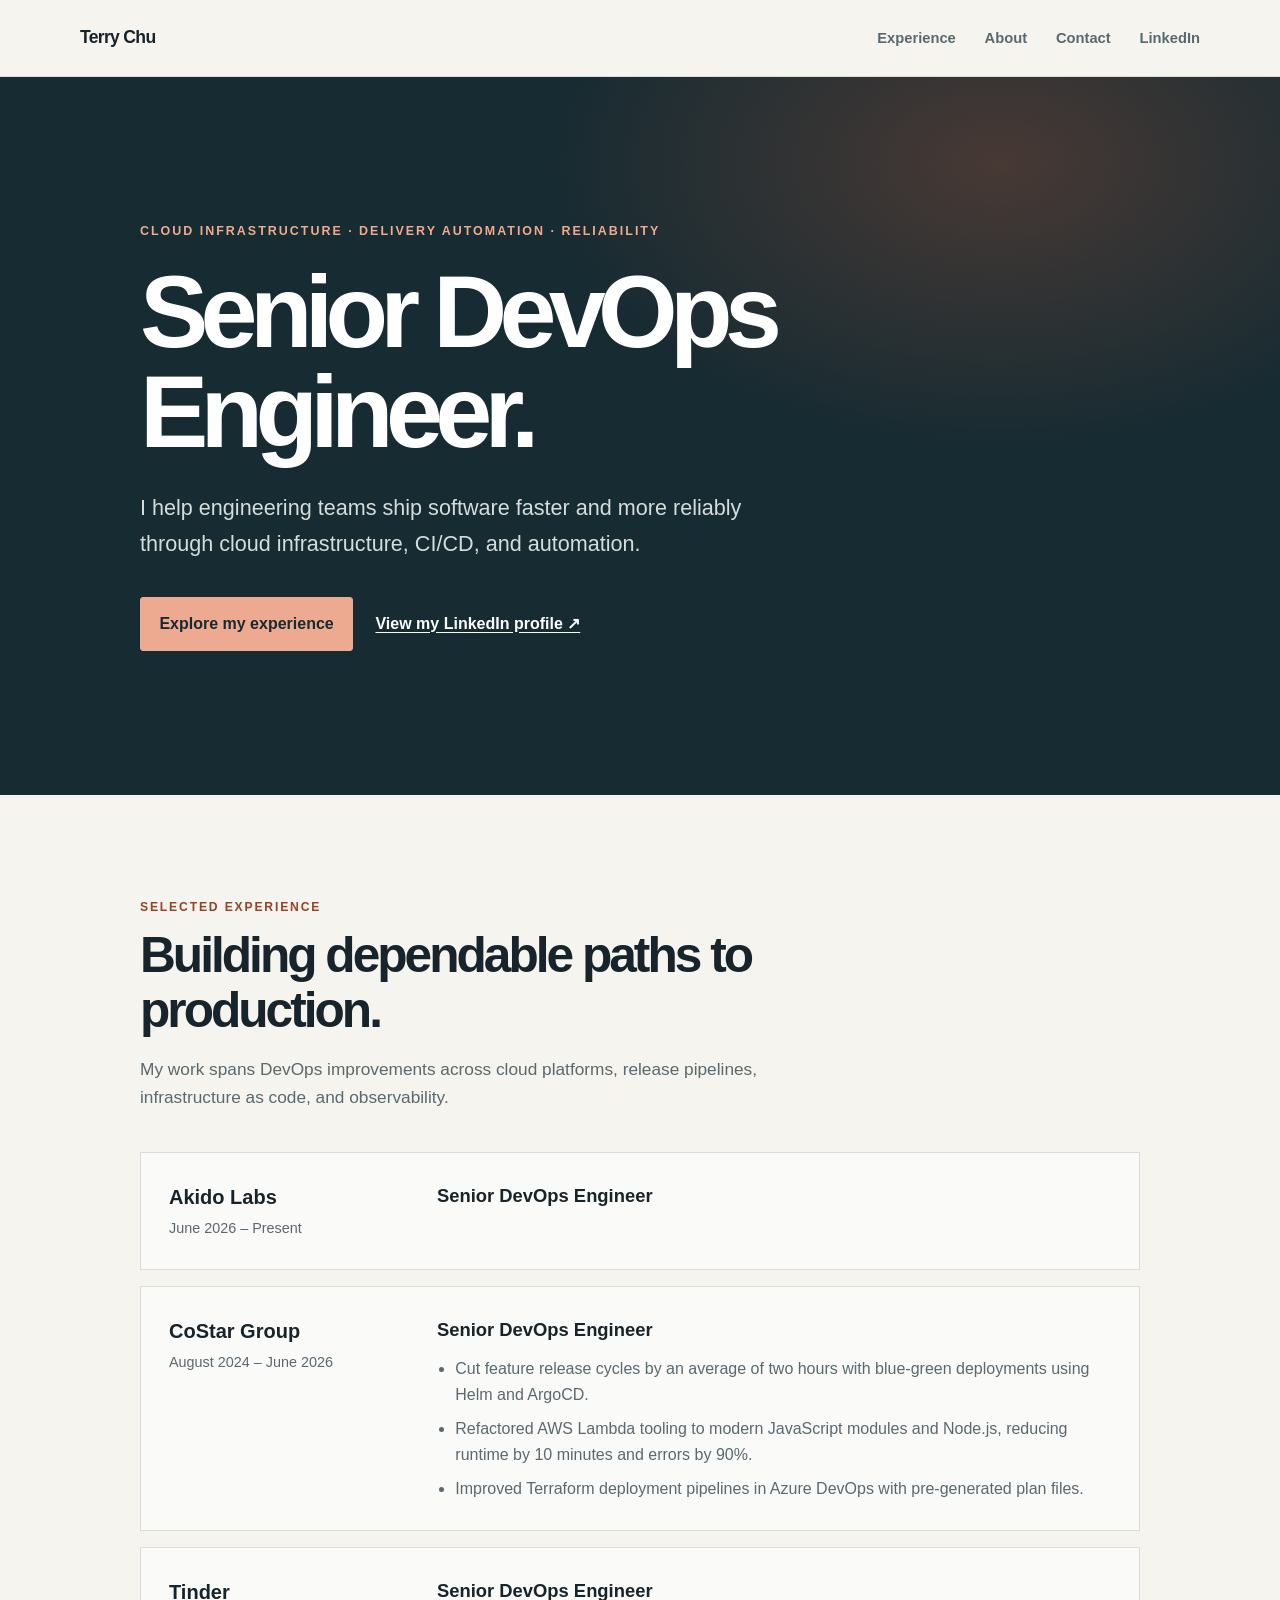
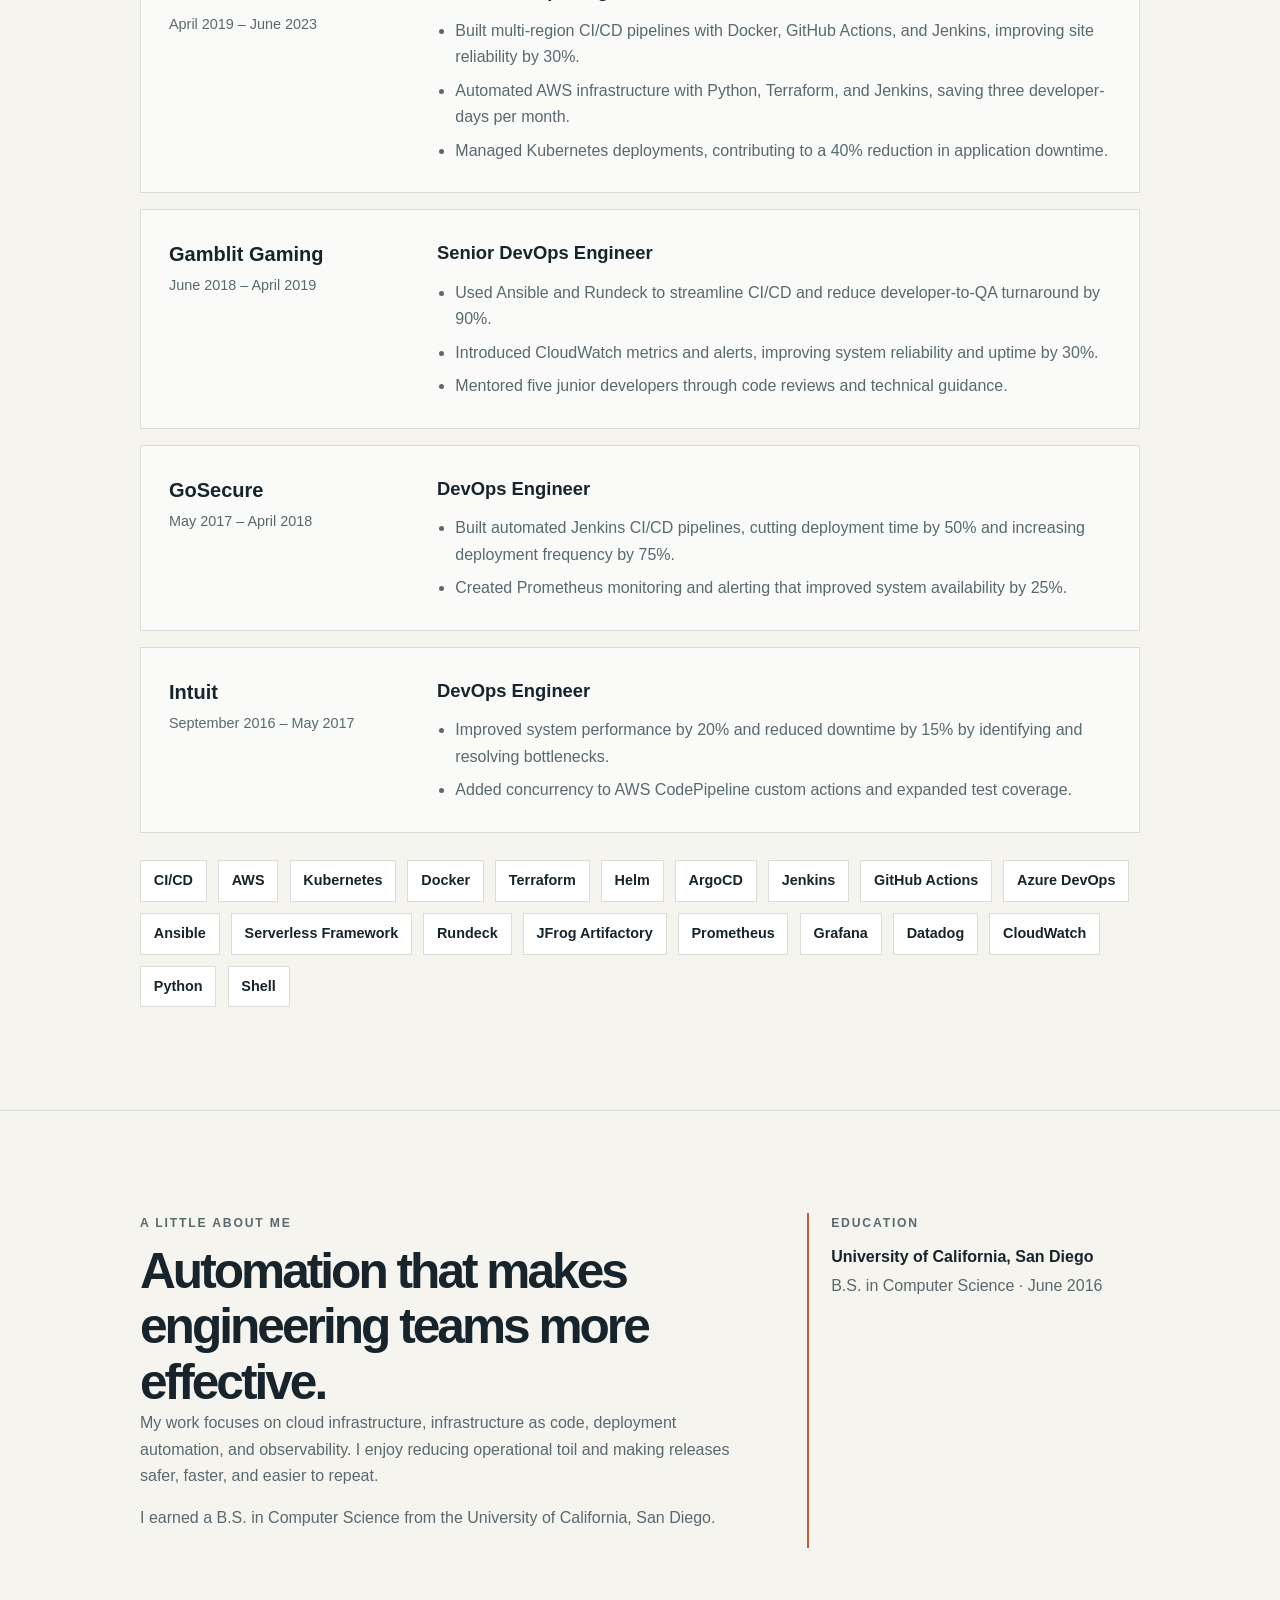
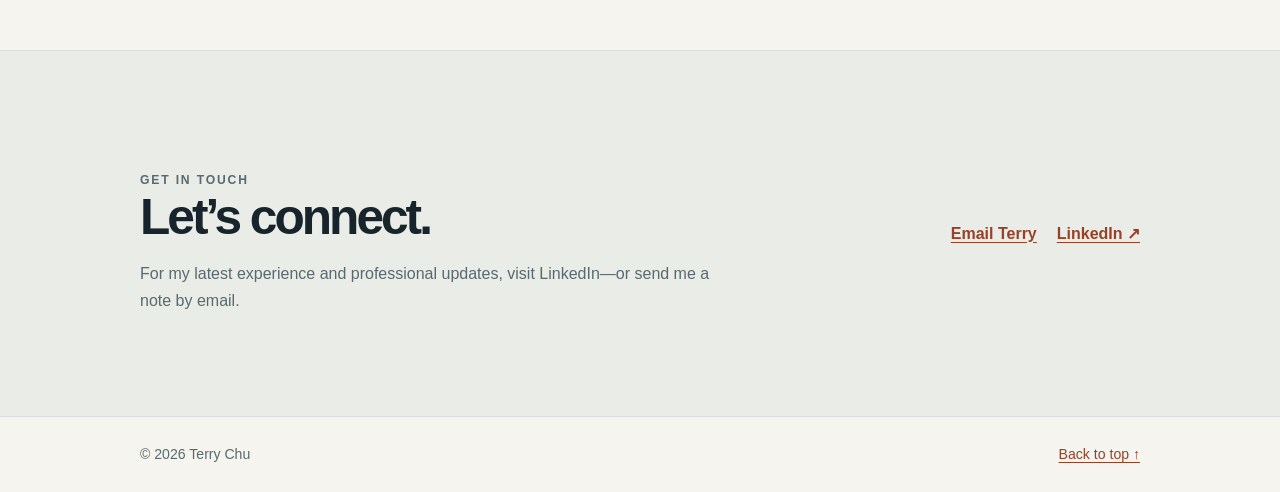
==== index.html @ 37a3b74a "website revamp" ====
<!DOCTYPE html>
<html lang="en">
<head>
    <meta charset="utf-8">
    <meta name="viewport" content="width=device-width, initial-scale=1">
    <meta name="description" content="Terry Chu is a Senior DevOps Engineer specializing in cloud infrastructure, CI/CD, automation, and reliability.">
    <meta name="author" content="Terry Chu">
    <title>Terry Chu | Senior DevOps Engineer</title>
    <link href="css/portfolio.css" rel="stylesheet">
</head>
<body>
    <header class="site-header">
        <nav class="nav-wrap" aria-label="Main navigation">
            <a class="brand" href="#top">Terry Chu</a>
            <ul class="nav-links">
                <li><a href="#experience">Experience</a></li>
                <li><a href="#about">About</a></li>
                <li><a href="#contact">Contact</a></li>
                <li><a href="https://www.linkedin.com/in/terry-chu-535758a9" target="_blank" rel="noopener noreferrer">LinkedIn</a></li>
            </ul>
        </nav>
    </header>

    <main id="top">
        <section class="hero" aria-labelledby="intro-title">
            <div class="hero-inner">
                <p class="eyebrow">Cloud infrastructure · Delivery automation · Reliability</p>
                <h1 id="intro-title">Senior DevOps Engineer.</h1>
                <p class="hero-copy">I help engineering teams ship software faster and more reliably through cloud infrastructure, CI/CD, and automation.</p>
                <div class="hero-actions">
                    <a class="button" href="#experience">Explore my experience</a>
                    <a class="hero-link" href="https://www.linkedin.com/in/terry-chu-535758a9" target="_blank" rel="noopener noreferrer">View my LinkedIn profile ↗</a>
                </div>
            </div>
        </section>

        <section class="section" id="experience" aria-labelledby="experience-title">
            <div class="content">
                <div class="section-heading">
                    <p class="section-kicker">Selected experience</p>
                    <h2 id="experience-title">Building dependable paths to production.</h2>
                    <p class="section-intro">My work spans DevOps improvements across cloud platforms, release pipelines, infrastructure as code, and observability.</p>
                </div>

                <div class="experience-list">
                    <article class="experience-card">
                        <div class="experience-meta">
                            <strong>Akido Labs</strong>
                            June 2026 – Present
                        </div>
                        <div>
                            <h3>Senior DevOps Engineer</h3>
                        </div>
                    </article>
                    <article class="experience-card">
                        <div class="experience-meta">
                            <strong>CoStar Group</strong>
                            August 2024 – June 2026
                        </div>
                        <div>
                            <h3>Senior DevOps Engineer</h3>
                            <ul class="experience-highlights">
                                <li>Cut feature release cycles by an average of two hours with blue-green deployments using Helm and ArgoCD.</li>
                                <li>Refactored AWS Lambda tooling to modern JavaScript modules and Node.js, reducing runtime by 10 minutes and errors by 90%.</li>
                                <li>Improved Terraform deployment pipelines in Azure DevOps with pre-generated plan files.</li>
                            </ul>
                        </div>
                    </article>
                    <article class="experience-card">
                        <div class="experience-meta">
                            <strong>Tinder</strong>
                            April 2019 – June 2023
                        </div>
                        <div>
                            <h3>Senior DevOps Engineer</h3>
                            <ul class="experience-highlights">
                                <li>Built multi-region CI/CD pipelines with Docker, GitHub Actions, and Jenkins, improving site reliability by 30%.</li>
                                <li>Automated AWS infrastructure with Python, Terraform, and Jenkins, saving three developer-days per month.</li>
                                <li>Managed Kubernetes deployments, contributing to a 40% reduction in application downtime.</li>
                            </ul>
                        </div>
                    </article>
                    <article class="experience-card">
                        <div class="experience-meta">
                            <strong>Gamblit Gaming</strong>
                            June 2018 – April 2019
                        </div>
                        <div>
                            <h3>Senior DevOps Engineer</h3>
                            <ul class="experience-highlights">
                                <li>Used Ansible and Rundeck to streamline CI/CD and reduce developer-to-QA turnaround by 90%.</li>
                                <li>Introduced CloudWatch metrics and alerts, improving system reliability and uptime by 30%.</li>
                                <li>Mentored five junior developers through code reviews and technical guidance.</li>
                            </ul>
                        </div>
                    </article>
                    <article class="experience-card">
                        <div class="experience-meta">
                            <strong>GoSecure</strong>
                            May 2017 – April 2018
                        </div>
                        <div>
                            <h3>DevOps Engineer</h3>
                            <ul class="experience-highlights">
                                <li>Built automated Jenkins CI/CD pipelines, cutting deployment time by 50% and increasing deployment frequency by 75%.</li>
                                <li>Created Prometheus monitoring and alerting that improved system availability by 25%.</li>
                            </ul>
                        </div>
                    </article>
                    <article class="experience-card">
                        <div class="experience-meta">
                            <strong>Intuit</strong>
                            September 2016 – May 2017
                        </div>
                        <div>
                            <h3>DevOps Engineer</h3>
                            <ul class="experience-highlights">
                                <li>Improved system performance by 20% and reduced downtime by 15% by identifying and resolving bottlenecks.</li>
                                <li>Added concurrency to AWS CodePipeline custom actions and expanded test coverage.</li>
                            </ul>
                        </div>
                    </article>
                </div>

                <ul class="skills" aria-label="Technology and areas of experience">
                    <li>CI/CD</li>
                    <li>AWS</li>
                    <li>Kubernetes</li>
                    <li>Docker</li>
                    <li>Terraform</li>
                    <li>Helm</li>
                    <li>ArgoCD</li>
                    <li>Jenkins</li>
                    <li>GitHub Actions</li>
                    <li>Azure DevOps</li>
                    <li>Ansible</li>
                    <li>Serverless Framework</li>
                    <li>Rundeck</li>
                    <li>JFrog Artifactory</li>
                    <li>Prometheus</li>
                    <li>Grafana</li>
                    <li>Datadog</li>
                    <li>CloudWatch</li>
                    <li>Python</li>
                    <li>Shell</li>
                </ul>
            </div>
        </section>

        <section class="section" id="about" aria-labelledby="about-title">
            <div class="content about-grid">
                <div>
                    <p class="section-kicker">A little about me</p>
                    <h2 id="about-title">Automation that makes engineering teams more effective.</h2>
                    <p>My work focuses on cloud infrastructure, infrastructure as code, deployment automation, and observability. I enjoy reducing operational toil and making releases safer, faster, and easier to repeat.</p>
                    <p>I earned a B.S. in Computer Science from the University of California, San Diego.</p>
                </div>
                <div class="education">
                    <p class="section-kicker">Education</p>
                    <strong>University of California, San Diego</strong>
                    <span>B.S. in Computer Science · June 2016</span>
                </div>
            </div>
        </section>

        <section class="section contact-section" id="contact" aria-labelledby="contact-title">
            <div class="content contact-row">
                <div>
                    <p class="section-kicker">Get in touch</p>
                    <h2 id="contact-title">Let’s connect.</h2>
                    <p>For my latest experience and professional updates, visit LinkedIn—or send me a note by email.</p>
                </div>
                <div class="contact-links">
                    <a href="mailto:terrychu2002@gmail.com">Email Terry</a>
                    <a href="https://www.linkedin.com/in/terry-chu-535758a9" target="_blank" rel="noopener noreferrer">LinkedIn ↗</a>
                </div>
            </div>
        </section>
    </main>

    <footer class="site-footer">
        <div class="footer-inner">
            <span>© 2026 Terry Chu</span>
            <a href="#top">Back to top ↑</a>
        </div>
    </footer>
</body>
</html>
---- css/portfolio.css ----
:root {
    color-scheme: light;
    --ink: #17242b;
    --muted: #596970;
    --paper: #f5f4ef;
    --white: #fff;
    --accent: #c65d3a;
    --accent-dark: #984126;
    --line: #d9dedb;
    --night: #172b32;
}

* {
    box-sizing: border-box;
}

html {
    scroll-behavior: smooth;
}

body {
    margin: 0;
    background: var(--paper);
    color: var(--ink);
    font-family: -apple-system, BlinkMacSystemFont, "Segoe UI", sans-serif;
    font-size: 16px;
    line-height: 1.65;
}

a {
    color: var(--accent-dark);
    text-underline-offset: 0.2em;
}

a:hover,
a:focus {
    color: var(--accent);
}

.site-header {
    position: relative;
    z-index: 1;
    background: var(--paper);
    border-bottom: 1px solid var(--line);
}

.nav-wrap {
    display: flex;
    align-items: center;
    justify-content: space-between;
    gap: 2rem;
    width: min(1120px, calc(100% - 3rem));
    min-height: 76px;
    margin: 0 auto;
}

.brand {
    color: var(--ink);
    font-size: 1.1rem;
    font-weight: 750;
    letter-spacing: -0.04em;
    text-decoration: none;
}

.nav-links {
    display: flex;
    align-items: center;
    gap: 1.8rem;
    margin: 0;
    padding: 0;
    list-style: none;
}

.nav-links a {
    color: var(--muted);
    font-size: 0.92rem;
    font-weight: 600;
    text-decoration: none;
}

.nav-links a:hover,
.nav-links a:focus {
    color: var(--ink);
}

.hero {
    overflow: hidden;
    padding: clamp(5rem, 12vw, 9rem) 0;
    background:
        radial-gradient(ellipse at 78% 12%, rgba(198, 93, 58, 0.28), transparent 32%),
        var(--night);
    color: var(--white);
}

.hero-inner,
.content,
.footer-inner {
    width: min(1000px, calc(100% - 3rem));
    margin: 0 auto;
}

.eyebrow {
    margin: 0 0 1.25rem;
    color: #f0aa8f;
    font-size: 0.78rem;
    font-weight: 750;
    letter-spacing: 0.16em;
    text-transform: uppercase;
}

.hero h1 {
    max-width: 850px;
    margin: 0;
    font-size: clamp(3rem, 8vw, 6.6rem);
    font-weight: 720;
    letter-spacing: -0.075em;
    line-height: 0.98;
}

.hero-copy {
    max-width: 670px;
    margin: 1.75rem 0 0;
    color: #d4dddc;
    font-size: clamp(1.1rem, 2.2vw, 1.35rem);
}

.hero-actions {
    display: flex;
    flex-wrap: wrap;
    align-items: center;
    gap: 1.4rem;
    margin-top: 2.2rem;
}

.button {
    display: inline-block;
    padding: 0.8rem 1.15rem;
    border: 1px solid #edaa90;
    border-radius: 3px;
    background: #edaa90;
    color: var(--night);
    font-weight: 700;
    text-decoration: none;
}

.button:hover,
.button:focus {
    border-color: var(--white);
    background: var(--white);
    color: var(--night);
}

.hero-link {
    color: var(--white);
    font-weight: 650;
}

.hero-link:hover,
.hero-link:focus {
    color: #f0aa8f;
}

.section {
    padding: clamp(4rem, 8vw, 6.5rem) 0;
    border-bottom: 1px solid var(--line);
}

.section-heading {
    max-width: 690px;
    margin-bottom: 2.5rem;
}

.section-kicker {
    margin: 0 0 0.65rem;
    color: var(--accent-dark);
    font-size: 0.76rem;
    font-weight: 750;
    letter-spacing: 0.15em;
    text-transform: uppercase;
}

.section h2 {
    margin: 0;
    font-size: clamp(2rem, 4vw, 3.1rem);
    font-weight: 700;
    letter-spacing: -0.06em;
    line-height: 1.12;
}

.section-intro {
    max-width: 680px;
    margin: 1rem 0 0;
    color: var(--muted);
    font-size: 1.08rem;
}

.experience-list {
    display: grid;
    gap: 1rem;
}

.experience-card {
    display: grid;
    grid-template-columns: minmax(150px, 0.7fr) 2fr;
    gap: 2rem;
    padding: 1.75rem;
    border: 1px solid var(--line);
    background: rgba(255, 255, 255, 0.58);
}

.experience-meta {
    color: var(--muted);
    font-size: 0.9rem;
}

.experience-meta strong {
    display: block;
    margin-bottom: 0.2rem;
    color: var(--ink);
    font-size: 1.25rem;
}

.experience-card h3 {
    margin: 0 0 0.45rem;
    font-size: 1.15rem;
}

.experience-card p {
    margin: 0;
    color: var(--muted);
}

.experience-highlights {
    display: grid;
    gap: 0.45rem;
    margin: 0.7rem 0 0;
    padding-left: 1.15rem;
    color: var(--muted);
}

.skills {
    display: flex;
    flex-wrap: wrap;
    gap: 0.7rem;
    margin: 1.7rem 0 0;
    padding: 0;
    list-style: none;
}

.skills li {
    padding: 0.5rem 0.8rem;
    border: 1px solid var(--line);
    background: var(--white);
    color: var(--ink);
    font-size: 0.9rem;
    font-weight: 600;
}

.about-grid {
    display: grid;
    grid-template-columns: 1.3fr 0.7fr;
    gap: 3rem;
}

.about-grid p {
    margin-top: 0;
    color: var(--muted);
}

.education {
    padding-left: 1.4rem;
    border-left: 2px solid var(--accent);
}

.education strong,
.education span {
    display: block;
}

.education span {
    margin-top: 0.2rem;
    color: var(--muted);
}

.contact-section {
    background: #e9ece7;
}

.contact-row {
    display: flex;
    flex-wrap: wrap;
    align-items: center;
    justify-content: space-between;
    gap: 1.5rem;
}

.contact-row p {
    max-width: 570px;
    margin: 1rem 0 0;
    color: var(--muted);
}

.contact-links {
    display: flex;
    flex-wrap: wrap;
    gap: 1.25rem;
    font-weight: 650;
}

.site-footer {
    padding: 1.6rem 0;
    color: var(--muted);
    font-size: 0.88rem;
}

.footer-inner {
    display: flex;
    justify-content: space-between;
    gap: 1rem;
}

@media (max-width: 700px) {
    .nav-wrap {
        align-items: flex-start;
        flex-direction: column;
        justify-content: center;
        gap: 0.5rem;
        padding: 1rem 0;
    }

    .nav-links {
        flex-wrap: wrap;
        gap: 0.4rem 1.2rem;
    }

    .experience-card,
    .about-grid {
        grid-template-columns: 1fr;
        gap: 1rem;
    }

    .experience-card {
        padding: 1.3rem;
    }

    .footer-inner {
        flex-direction: column;
    }
}

@media (prefers-reduced-motion: reduce) {
    html {
        scroll-behavior: auto;
    }
}
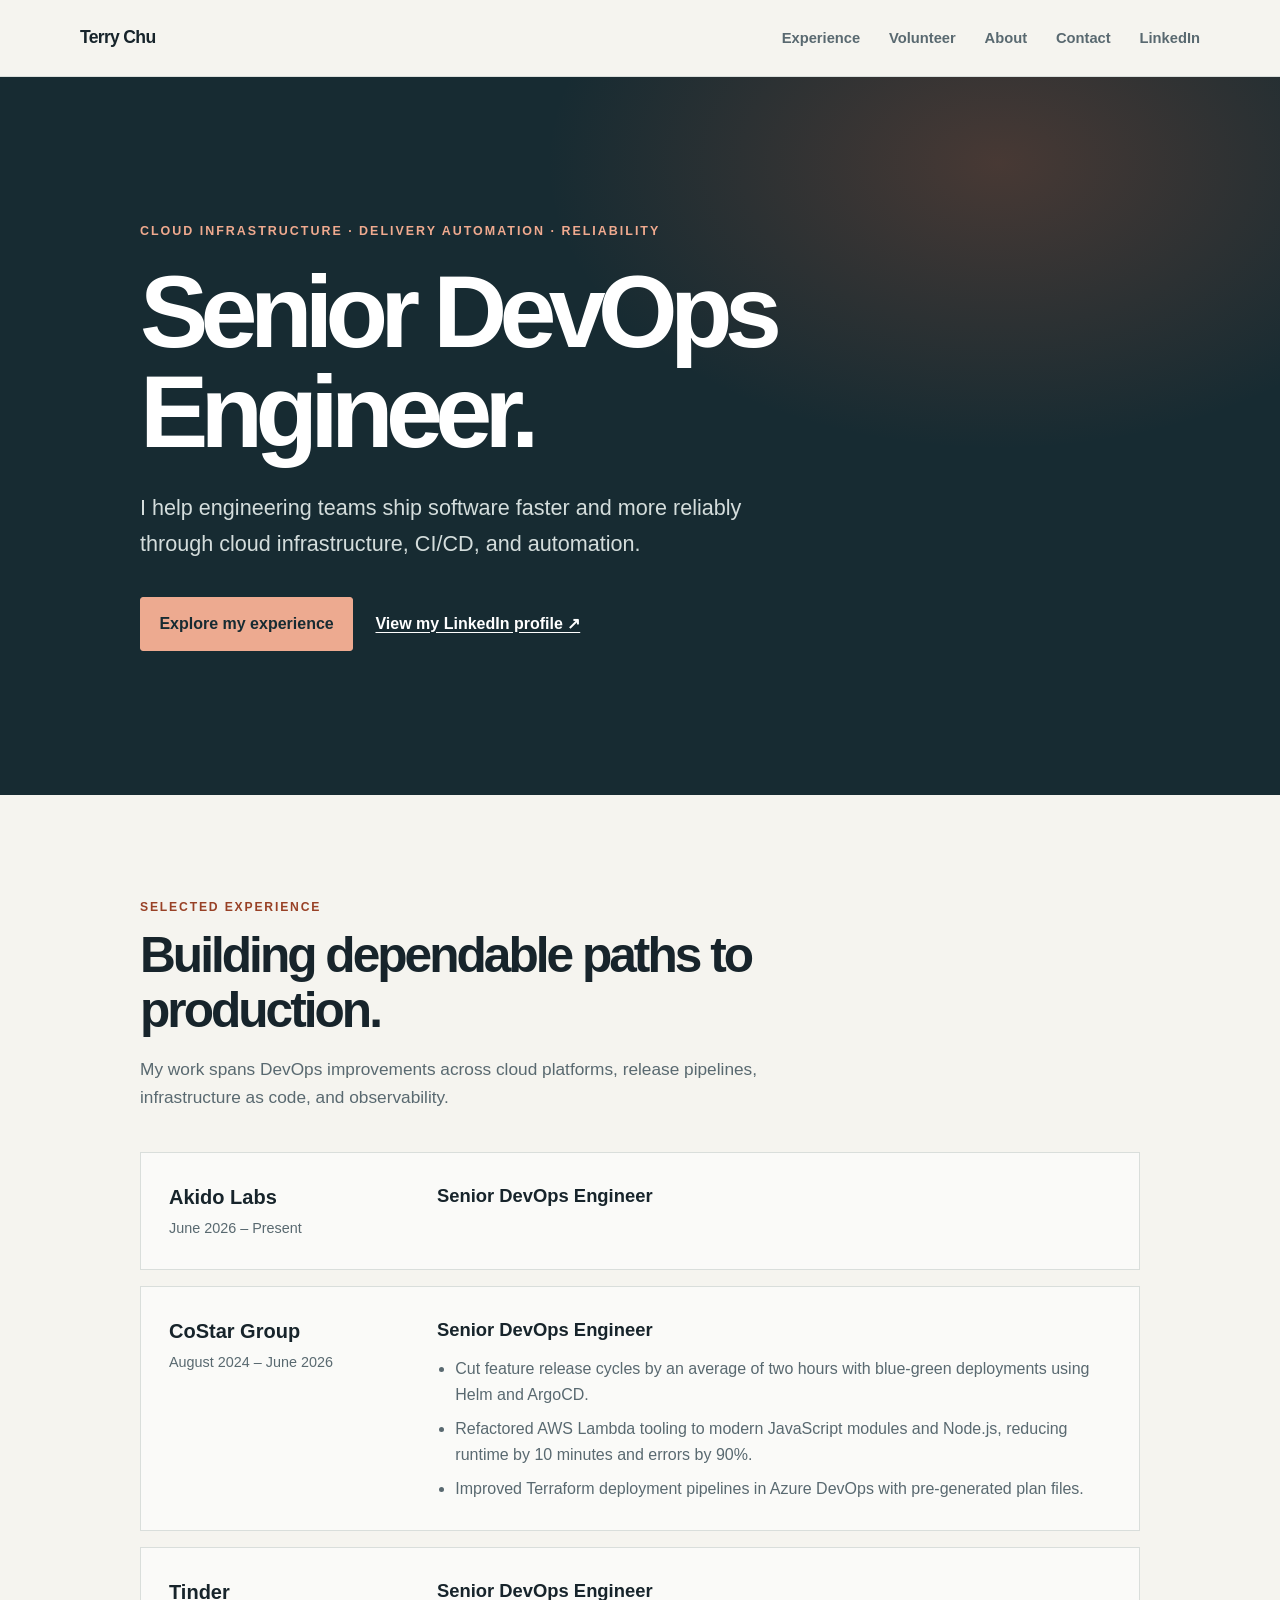
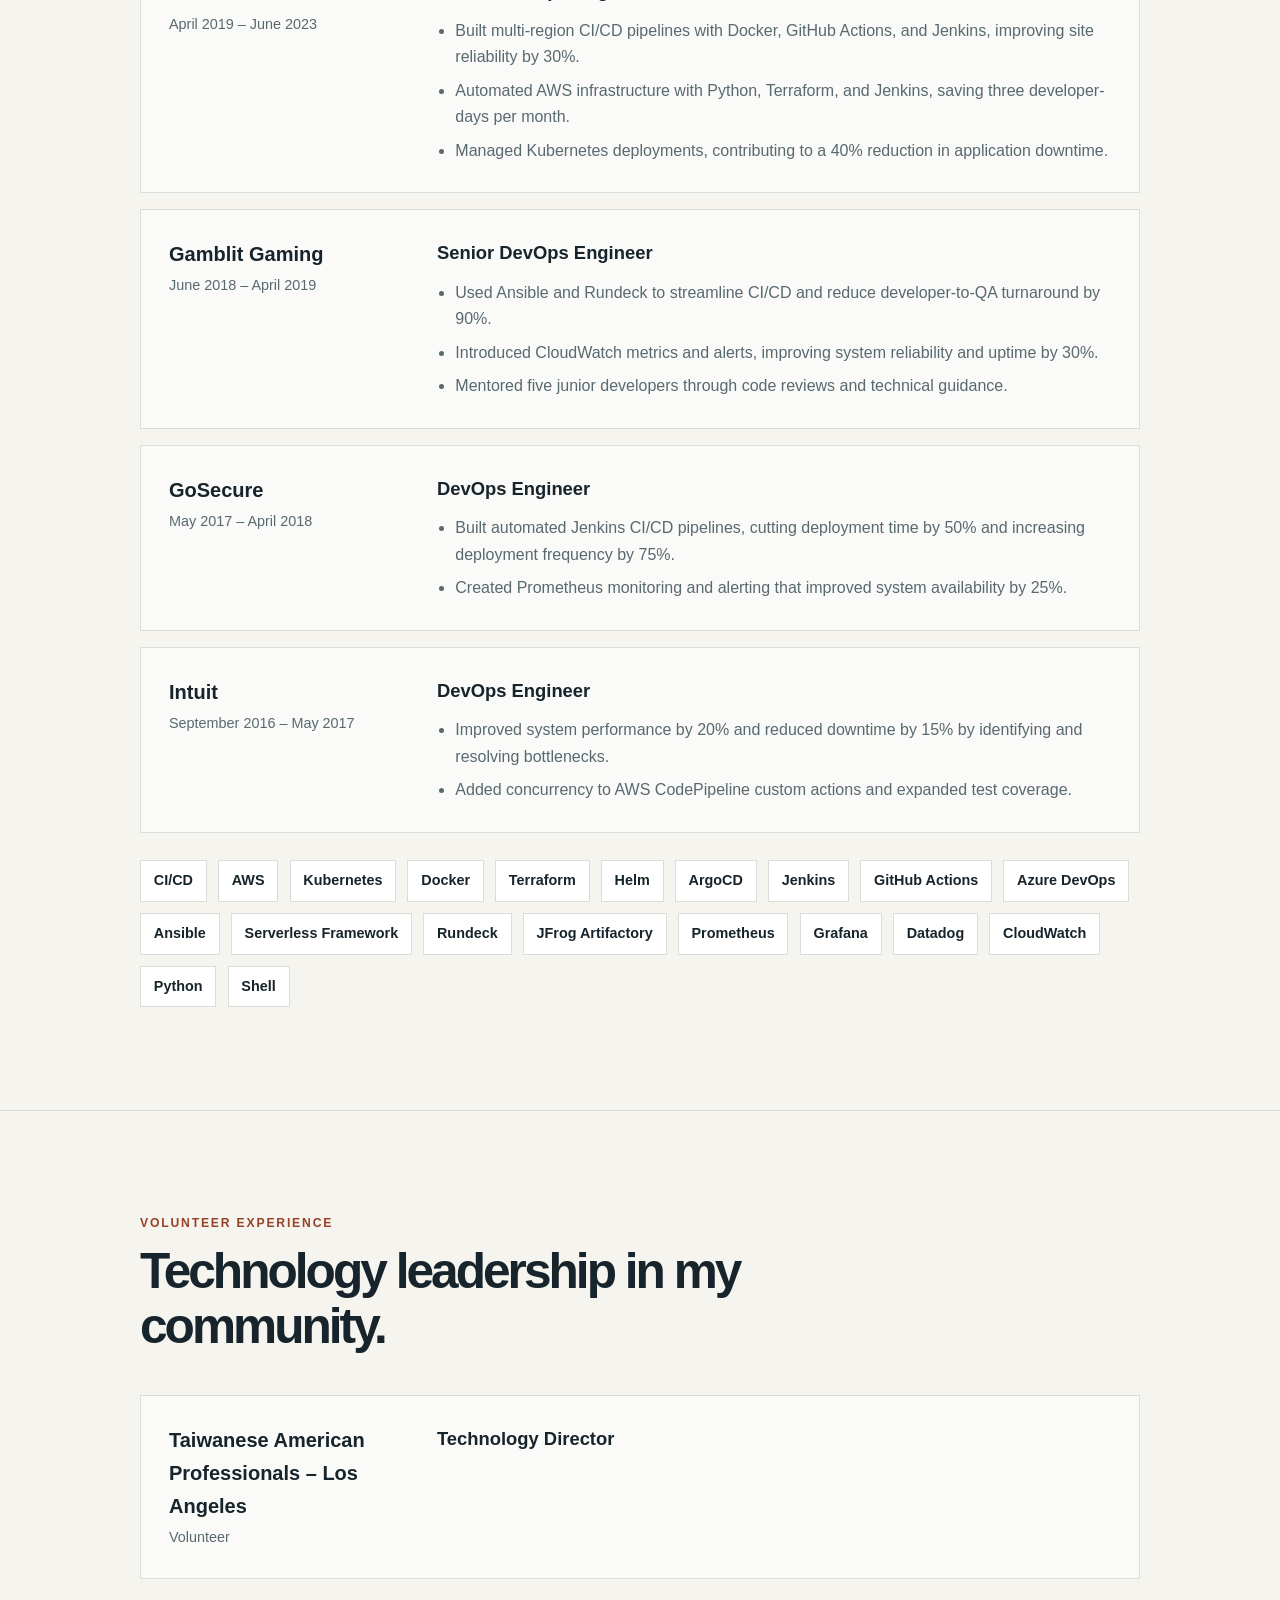
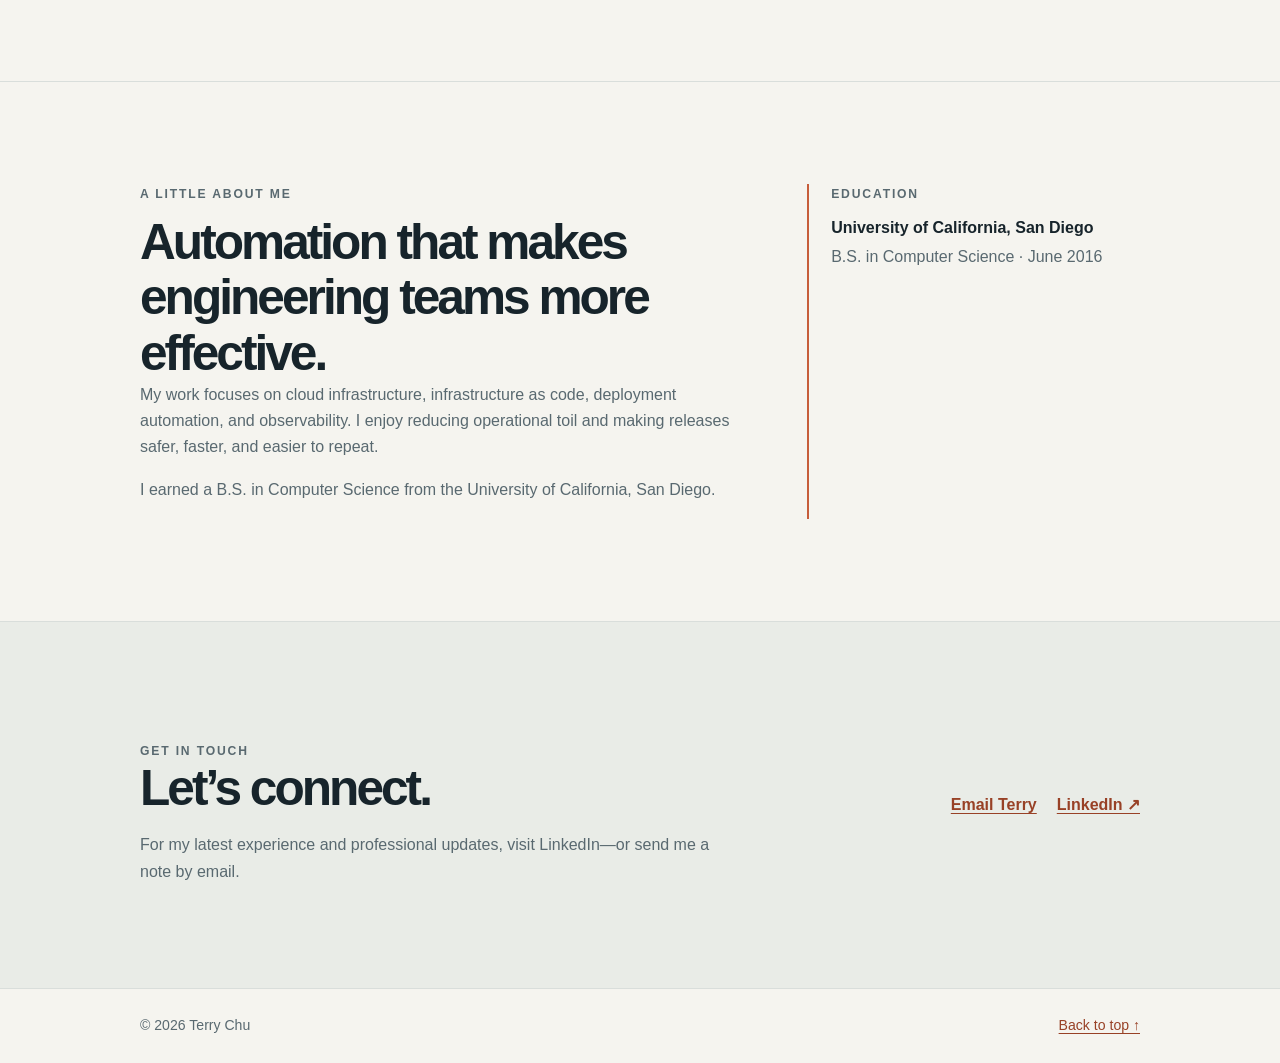
==== commit 95ec5b3a: "volunteer section" ====
--- a/index.html
+++ b/index.html
@@ -14,6 +14,7 @@
             <a class="brand" href="#top">Terry Chu</a>
             <ul class="nav-links">
                 <li><a href="#experience">Experience</a></li>
+                <li><a href="#volunteer">Volunteer</a></li>
                 <li><a href="#about">About</a></li>
                 <li><a href="#contact">Contact</a></li>
                 <li><a href="https://www.linkedin.com/in/terry-chu-535758a9" target="_blank" rel="noopener noreferrer">LinkedIn</a></li>
@@ -147,6 +148,26 @@
             </div>
         </section>
 
+        <section class="section" id="volunteer" aria-labelledby="volunteer-title">
+            <div class="content">
+                <div class="section-heading">
+                    <p class="section-kicker">Volunteer experience</p>
+                    <h2 id="volunteer-title">Technology leadership in my community.</h2>
+                </div>
+                <div class="experience-list">
+                    <article class="experience-card">
+                        <div class="experience-meta">
+                            <strong>Taiwanese American Professionals – Los Angeles</strong>
+                            Volunteer
+                        </div>
+                        <div>
+                            <h3>Technology Director</h3>
+                        </div>
+                    </article>
+                </div>
+            </div>
+        </section>
+
         <section class="section" id="about" aria-labelledby="about-title">
             <div class="content about-grid">
                 <div>
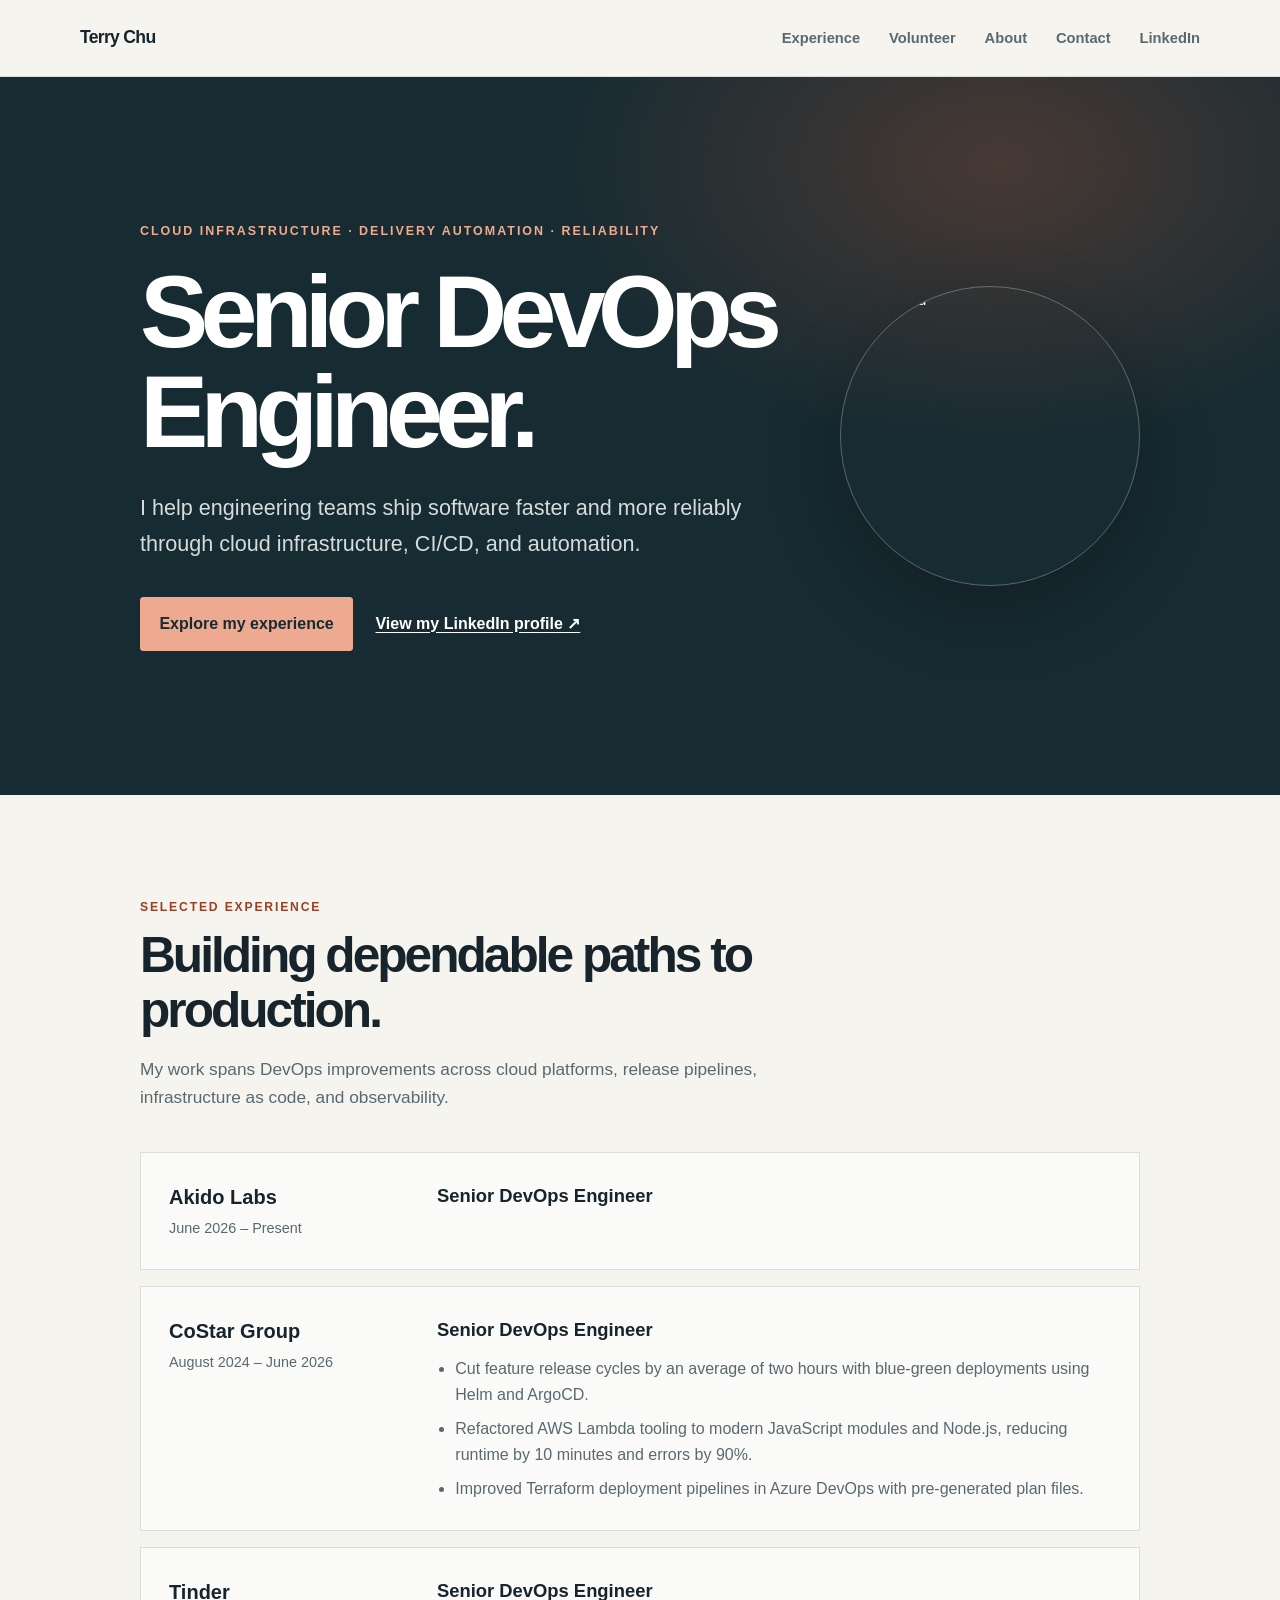
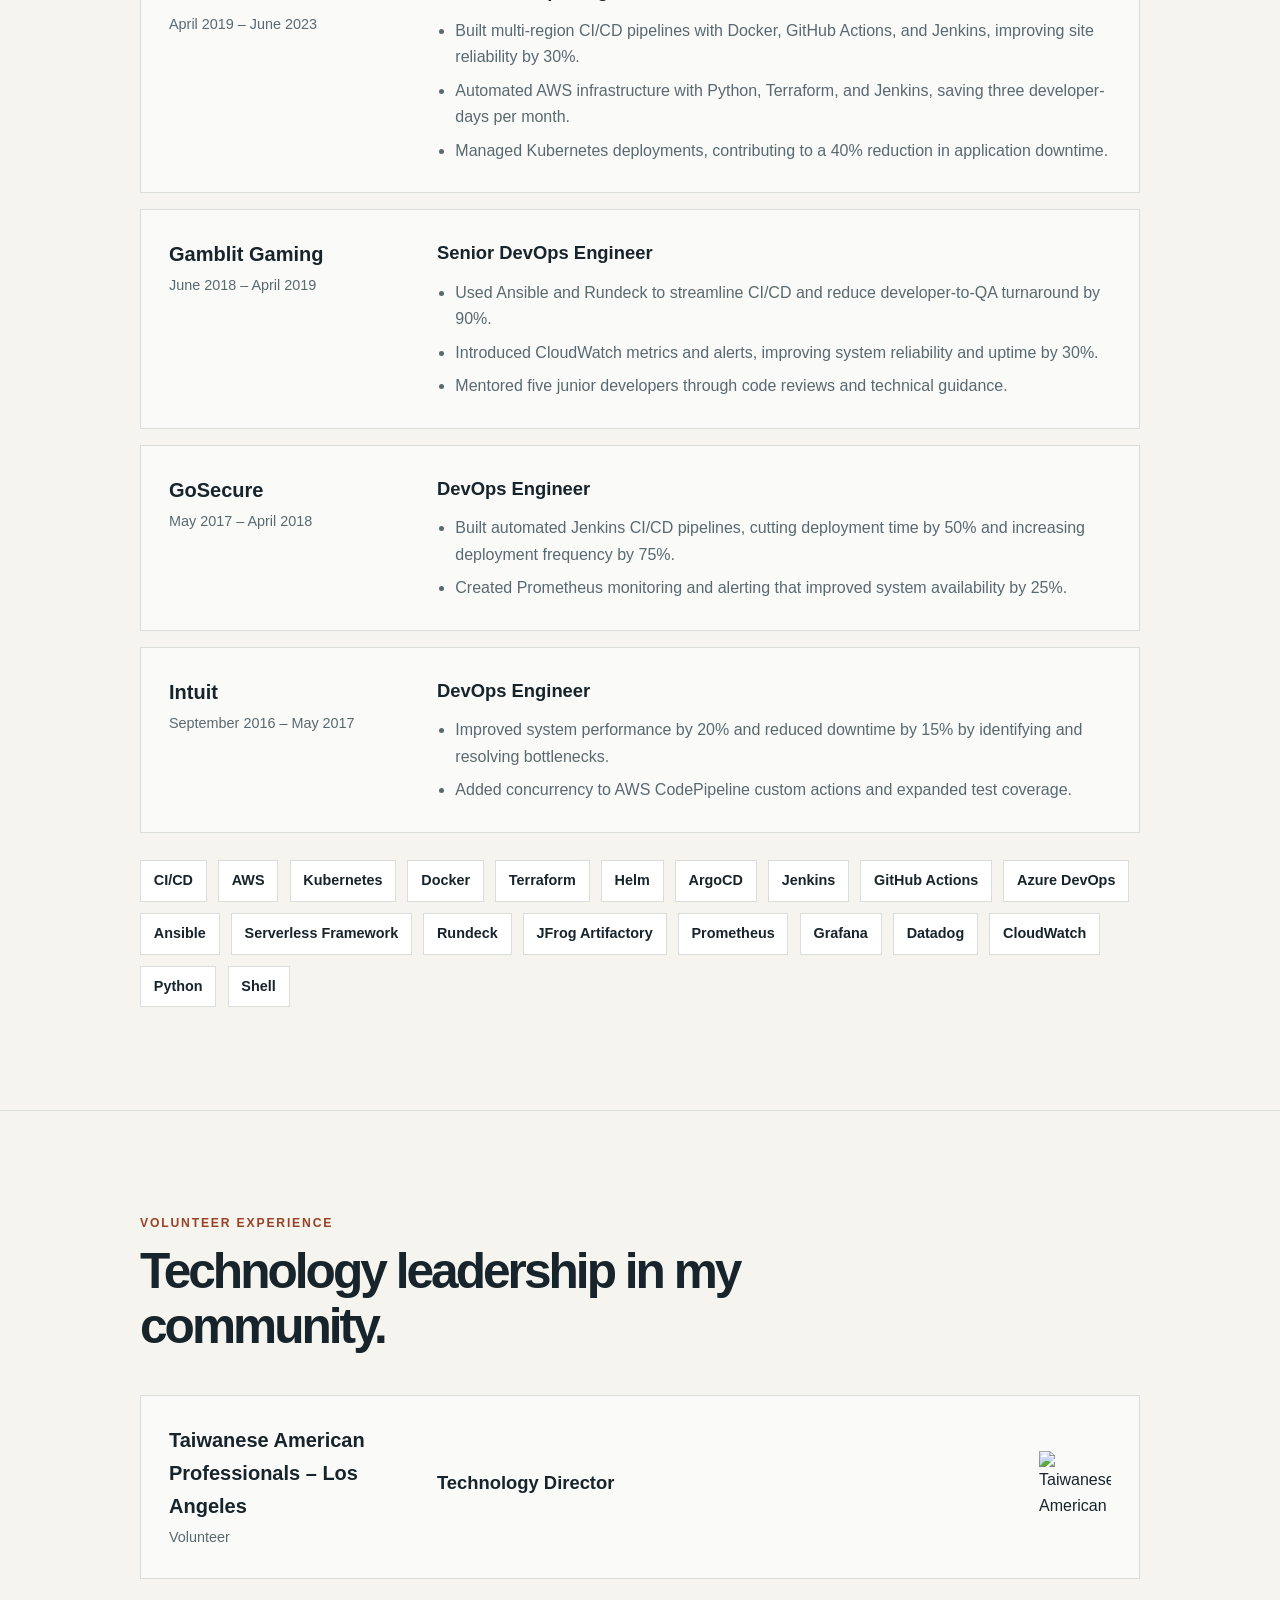
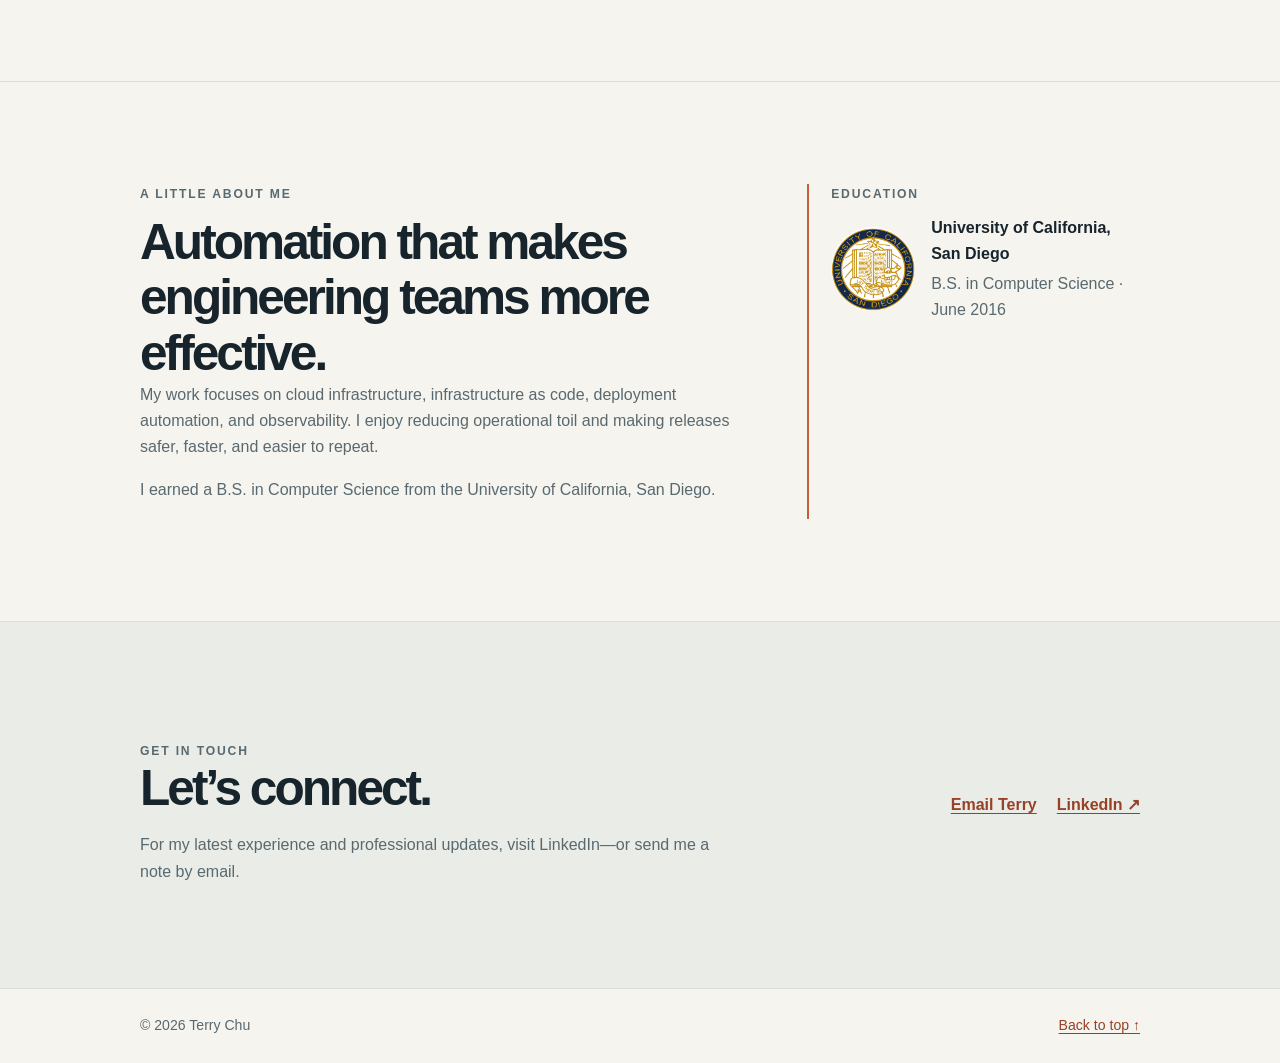
==== commit 4536993a: "renovate" ====
--- a/index.html
+++ b/index.html
@@ -25,13 +25,16 @@
     <main id="top">
         <section class="hero" aria-labelledby="intro-title">
             <div class="hero-inner">
-                <p class="eyebrow">Cloud infrastructure · Delivery automation · Reliability</p>
-                <h1 id="intro-title">Senior DevOps Engineer.</h1>
-                <p class="hero-copy">I help engineering teams ship software faster and more reliably through cloud infrastructure, CI/CD, and automation.</p>
-                <div class="hero-actions">
-                    <a class="button" href="#experience">Explore my experience</a>
-                    <a class="hero-link" href="https://www.linkedin.com/in/terry-chu-535758a9" target="_blank" rel="noopener noreferrer">View my LinkedIn profile ↗</a>
-                </div>
+                <div class="hero-content">
+                    <p class="eyebrow">Cloud infrastructure · Delivery automation · Reliability</p>
+                    <h1 id="intro-title">Senior DevOps Engineer.</h1>
+                    <p class="hero-copy">I help engineering teams ship software faster and more reliably through cloud infrastructure, CI/CD, and automation.</p>
+                    <div class="hero-actions">
+                        <a class="button" href="#experience">Explore my experience</a>
+                        <a class="hero-link" href="https://www.linkedin.com/in/terry-chu-535758a9" target="_blank" rel="noopener noreferrer">View my LinkedIn profile ↗</a>
+                    </div>
+                </div>
+                <img class="hero-portrait" src="images/terry-chu.jpeg" alt="Terry Chu">
             </div>
         </section>
 
@@ -160,8 +163,9 @@
                             <strong>Taiwanese American Professionals – Los Angeles</strong>
                             Volunteer
                         </div>
-                        <div>
+                        <div class="volunteer-details">
                             <h3>Technology Director</h3>
+                            <img class="volunteer-logo" src="images/tap-la.png" alt="Taiwanese American Professionals Los Angeles logo">
                         </div>
                     </article>
                 </div>
@@ -178,8 +182,13 @@
                 </div>
                 <div class="education">
                     <p class="section-kicker">Education</p>
-                    <strong>University of California, San Diego</strong>
-                    <span>B.S. in Computer Science · June 2016</span>
+                    <div class="education-details">
+                        <img class="education-logo" src="images/ucsd.png" alt="University of California San Diego seal">
+                        <div>
+                            <strong>University of California, San Diego</strong>
+                            <span>B.S. in Computer Science · June 2016</span>
+                        </div>
+                    </div>
                 </div>
             </div>
         </section>
--- a/css/portfolio.css
+++ b/css/portfolio.css
@@ -99,6 +99,27 @@
     margin: 0 auto;
 }
 
+.hero-inner {
+    display: grid;
+    grid-template-columns: minmax(0, 1fr) minmax(220px, 300px);
+    align-items: center;
+    gap: clamp(2rem, 6vw, 4rem);
+}
+
+.hero-content {
+    min-width: 0;
+}
+
+.hero-portrait {
+    display: block;
+    width: 100%;
+    aspect-ratio: 1;
+    border: 1px solid rgba(255, 255, 255, 0.28);
+    border-radius: 50%;
+    object-fit: cover;
+    box-shadow: 0 24px 70px rgba(0, 0, 0, 0.25);
+}
+
 .eyebrow {
     margin: 0 0 1.25rem;
     color: #f0aa8f;
@@ -225,6 +246,21 @@
     font-size: 1.15rem;
 }
 
+.volunteer-details {
+    display: flex;
+    align-items: center;
+    justify-content: space-between;
+    gap: 1rem;
+}
+
+.volunteer-logo {
+    display: block;
+    width: 72px;
+    height: 72px;
+    flex: 0 0 auto;
+    object-fit: contain;
+}
+
 .experience-card p {
     margin: 0;
     color: var(--muted);
@@ -272,6 +308,21 @@
     border-left: 2px solid var(--accent);
 }
 
+.education-details {
+    display: flex;
+    align-items: center;
+    gap: 1rem;
+}
+
+.education-logo {
+    display: block;
+    width: 84px;
+    height: 84px;
+    flex: 0 0 auto;
+    border-radius: 50%;
+    object-fit: contain;
+}
+
 .education strong,
 .education span {
     display: block;
@@ -320,6 +371,16 @@
 }
 
 @media (max-width: 700px) {
+    .hero-inner {
+        grid-template-columns: 1fr;
+        gap: 2.5rem;
+    }
+
+    .hero-portrait {
+        width: min(100%, 260px);
+        justify-self: center;
+    }
+
     .nav-wrap {
         align-items: flex-start;
         flex-direction: column;
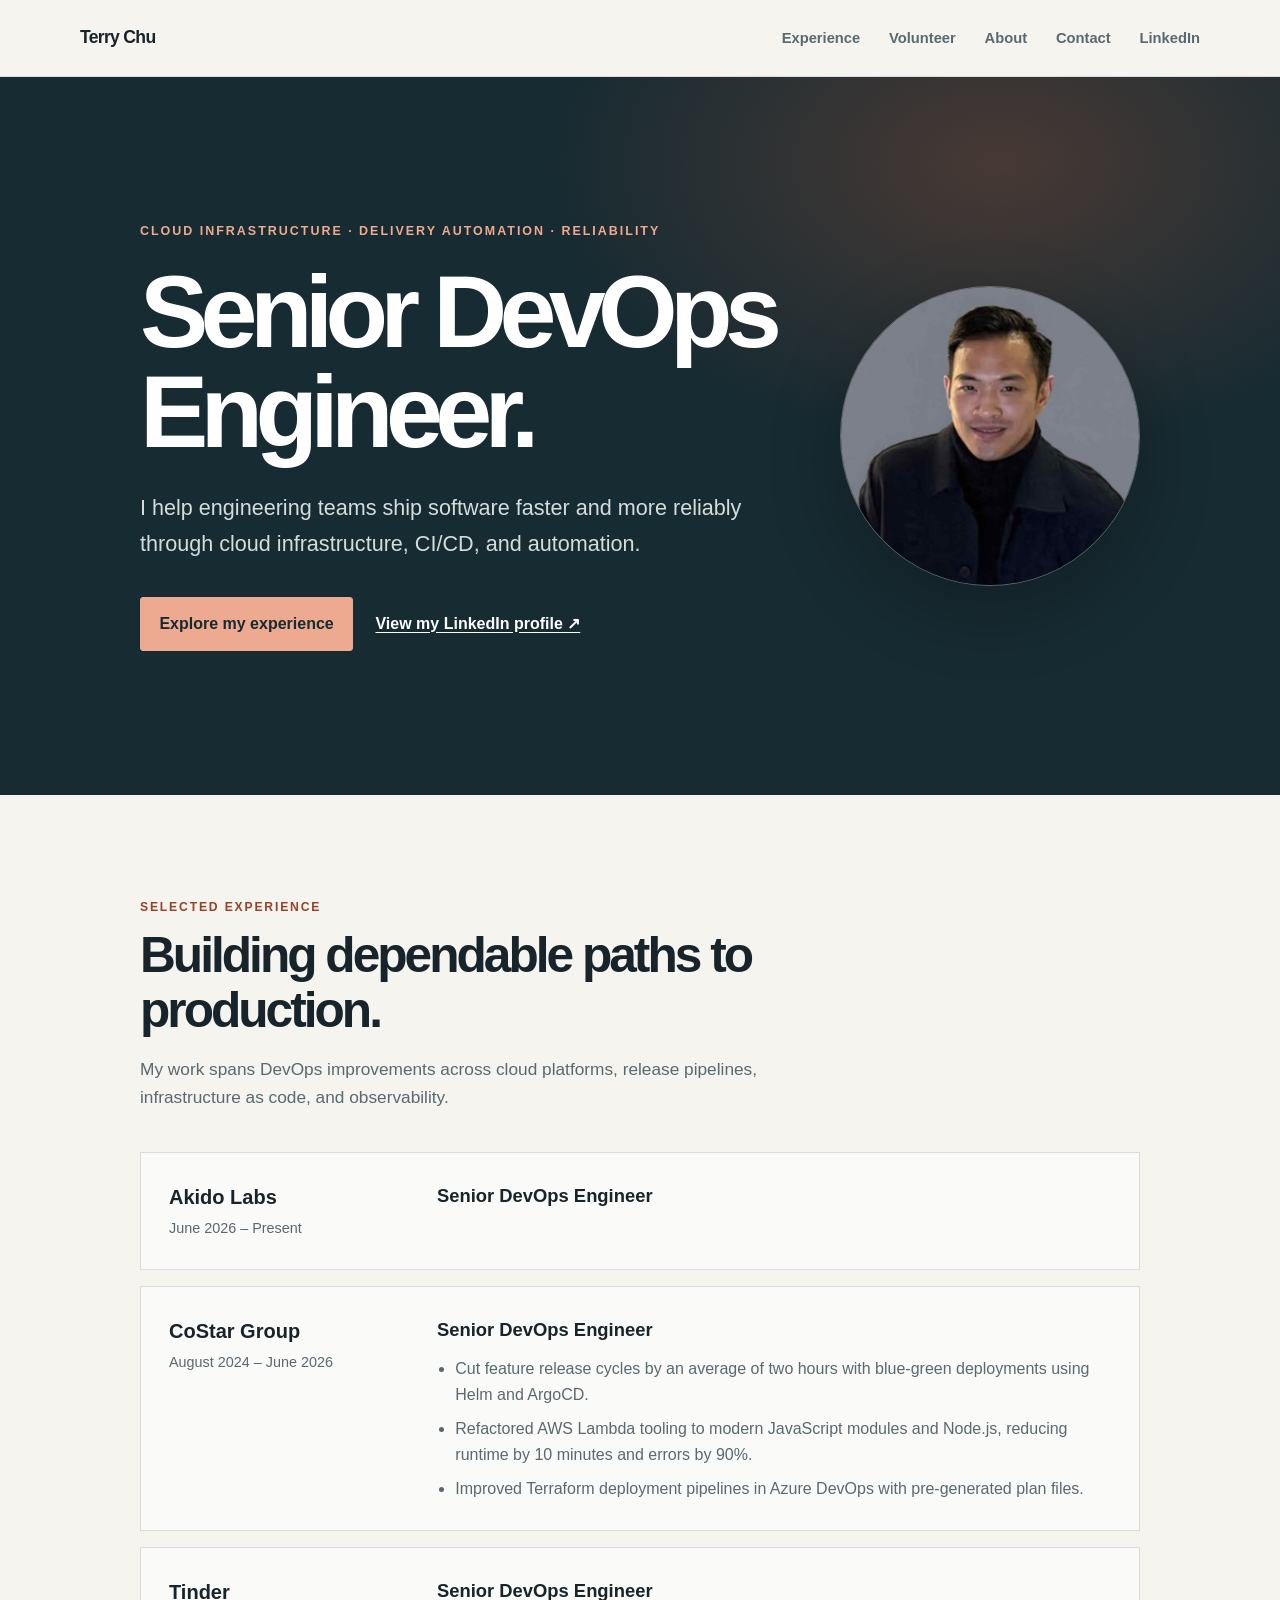
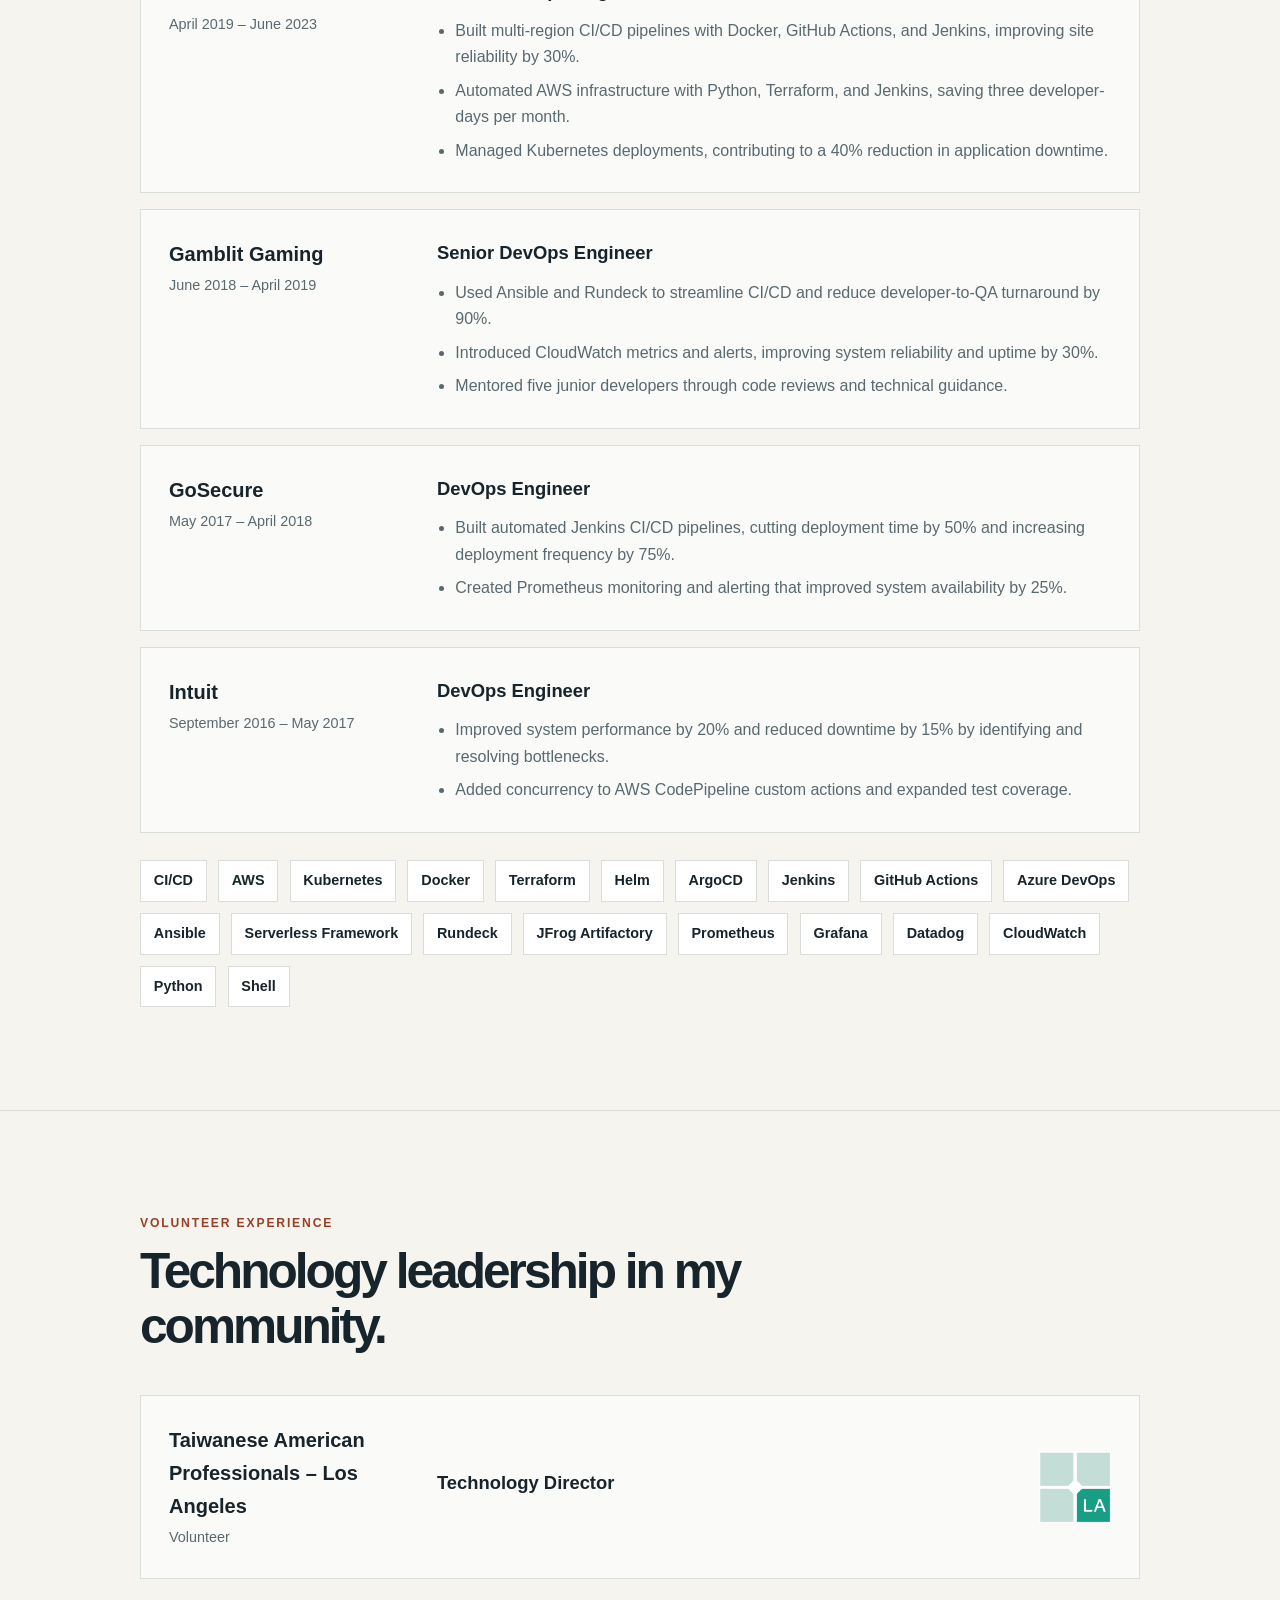
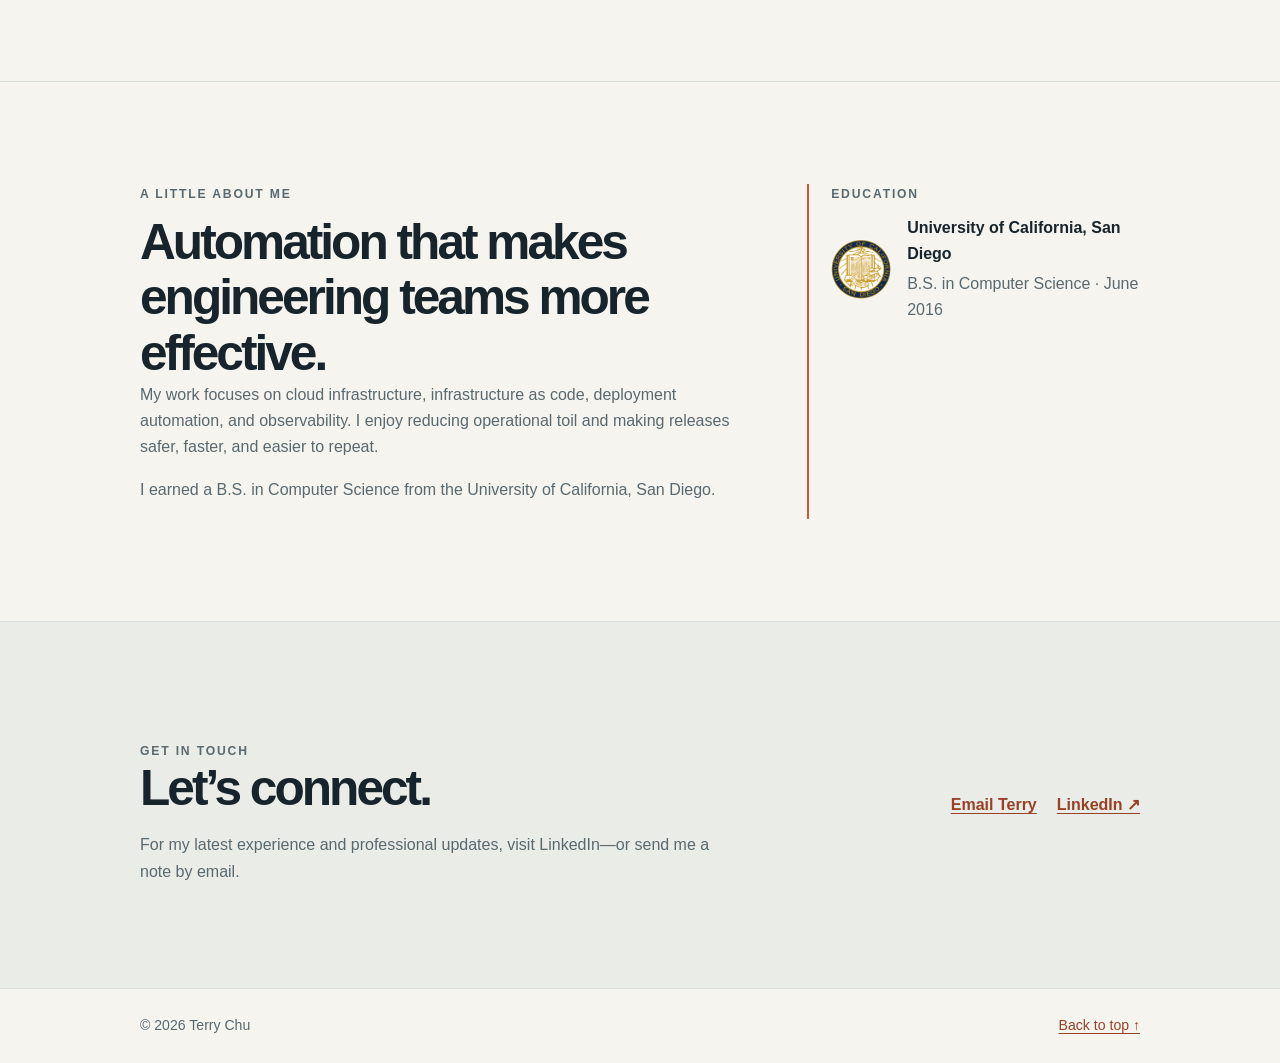
==== commit 74d75e95: "update" ====
--- a/index.html
+++ b/index.html
@@ -165,7 +165,9 @@
                         </div>
                         <div class="volunteer-details">
                             <h3>Technology Director</h3>
-                            <img class="volunteer-logo" src="images/tap-la.png" alt="Taiwanese American Professionals Los Angeles logo">
+                            <a class="volunteer-logo-link" href="https://tapla.org/" aria-label="Taiwanese American Professionals Los Angeles website">
+                                <img class="volunteer-logo" src="images/tap-la.png" alt="">
+                            </a>
                         </div>
                     </article>
                 </div>
--- a/css/portfolio.css
+++ b/css/portfolio.css
@@ -316,8 +316,8 @@
 
 .education-logo {
     display: block;
-    width: 84px;
-    height: 84px;
+    width: 60px;
+    height: 60px;
     flex: 0 0 auto;
     border-radius: 50%;
     object-fit: contain;
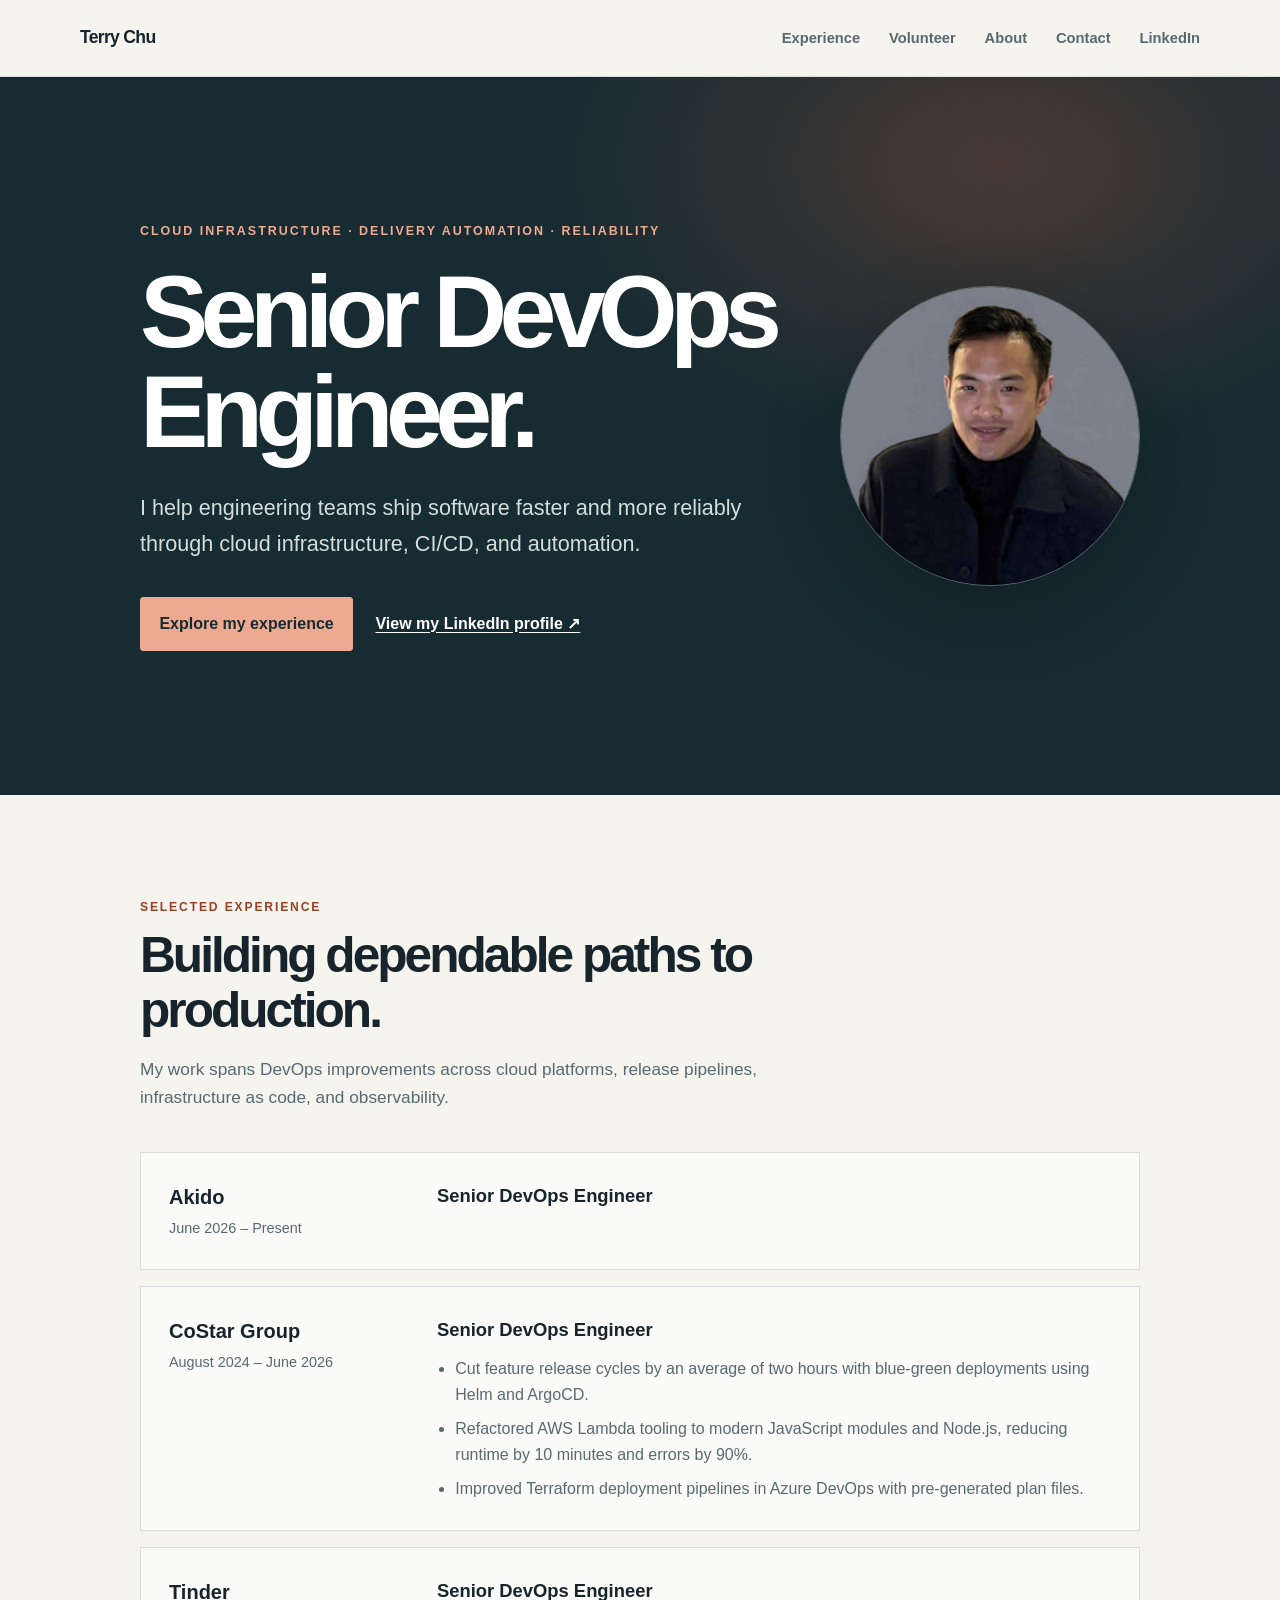
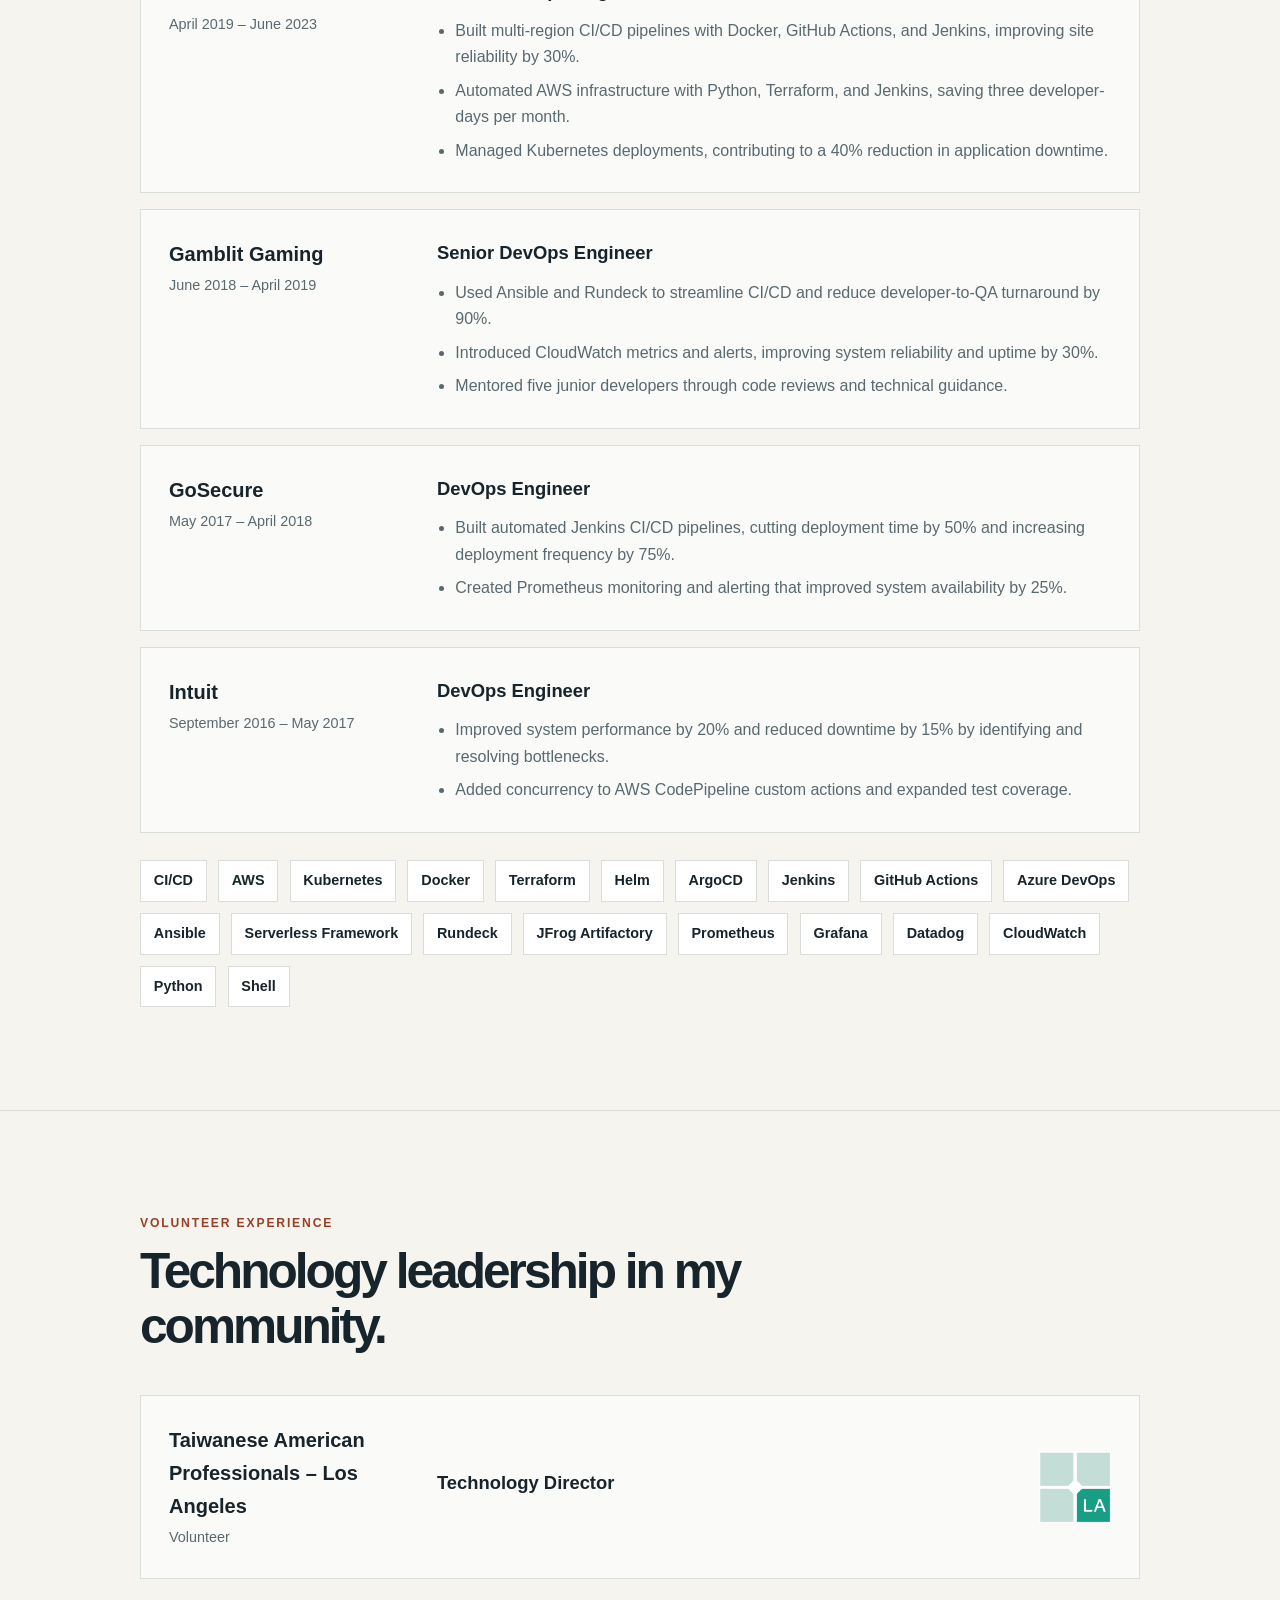
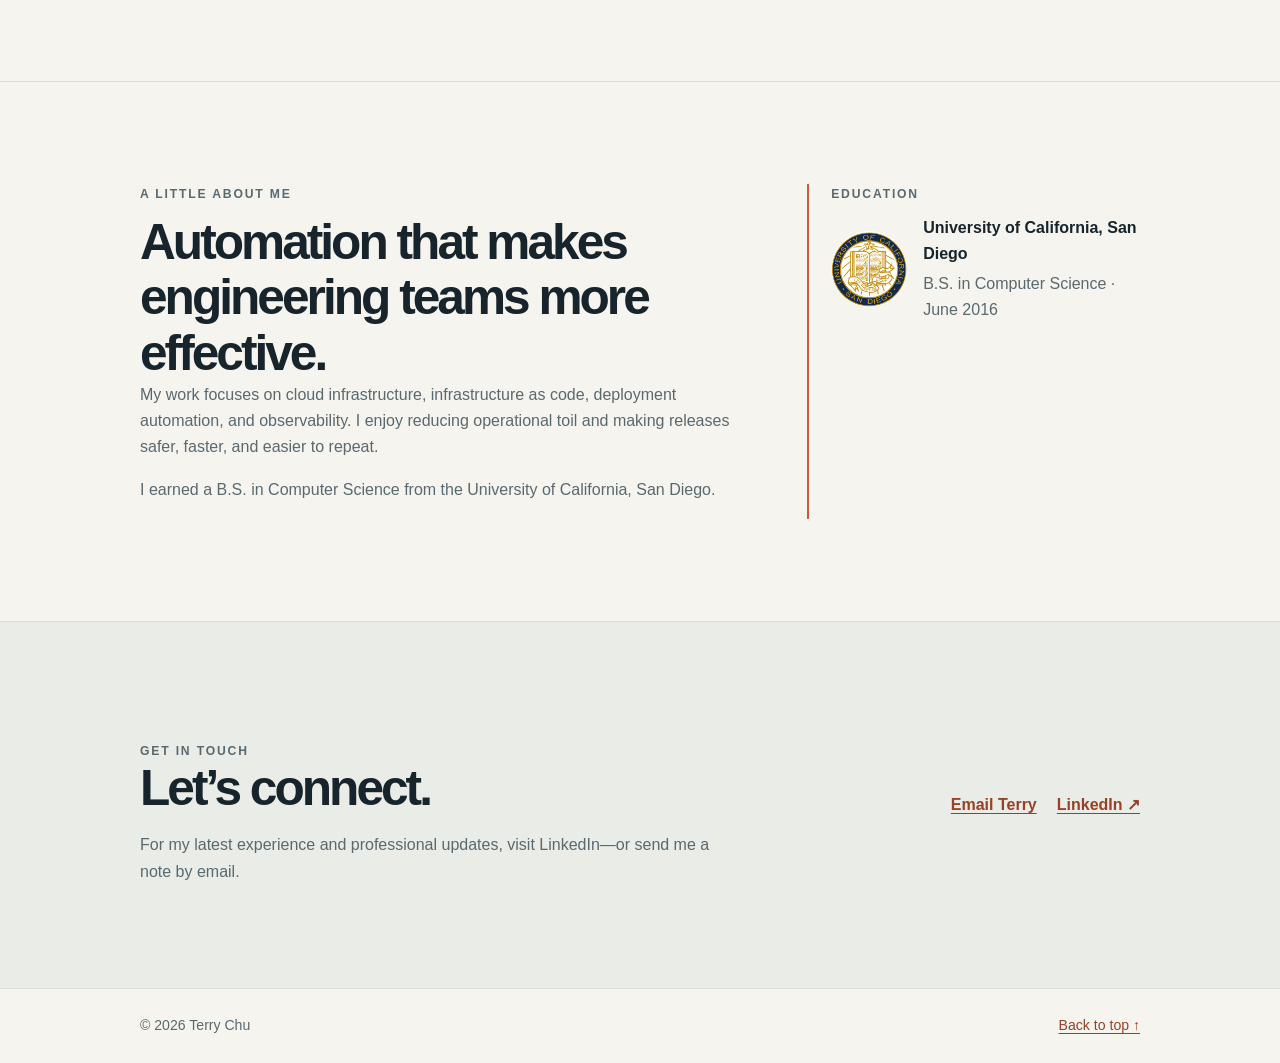
==== commit ee878f58: "update" ====
--- a/index.html
+++ b/index.html
@@ -49,7 +49,7 @@
                 <div class="experience-list">
                     <article class="experience-card">
                         <div class="experience-meta">
-                            <strong>Akido Labs</strong>
+                            <strong>Akido</strong>
                             June 2026 – Present
                         </div>
                         <div>
--- a/css/portfolio.css
+++ b/css/portfolio.css
@@ -316,8 +316,8 @@
 
 .education-logo {
     display: block;
-    width: 60px;
-    height: 60px;
+    width: 76px;
+    height: 76px;
     flex: 0 0 auto;
     border-radius: 50%;
     object-fit: contain;
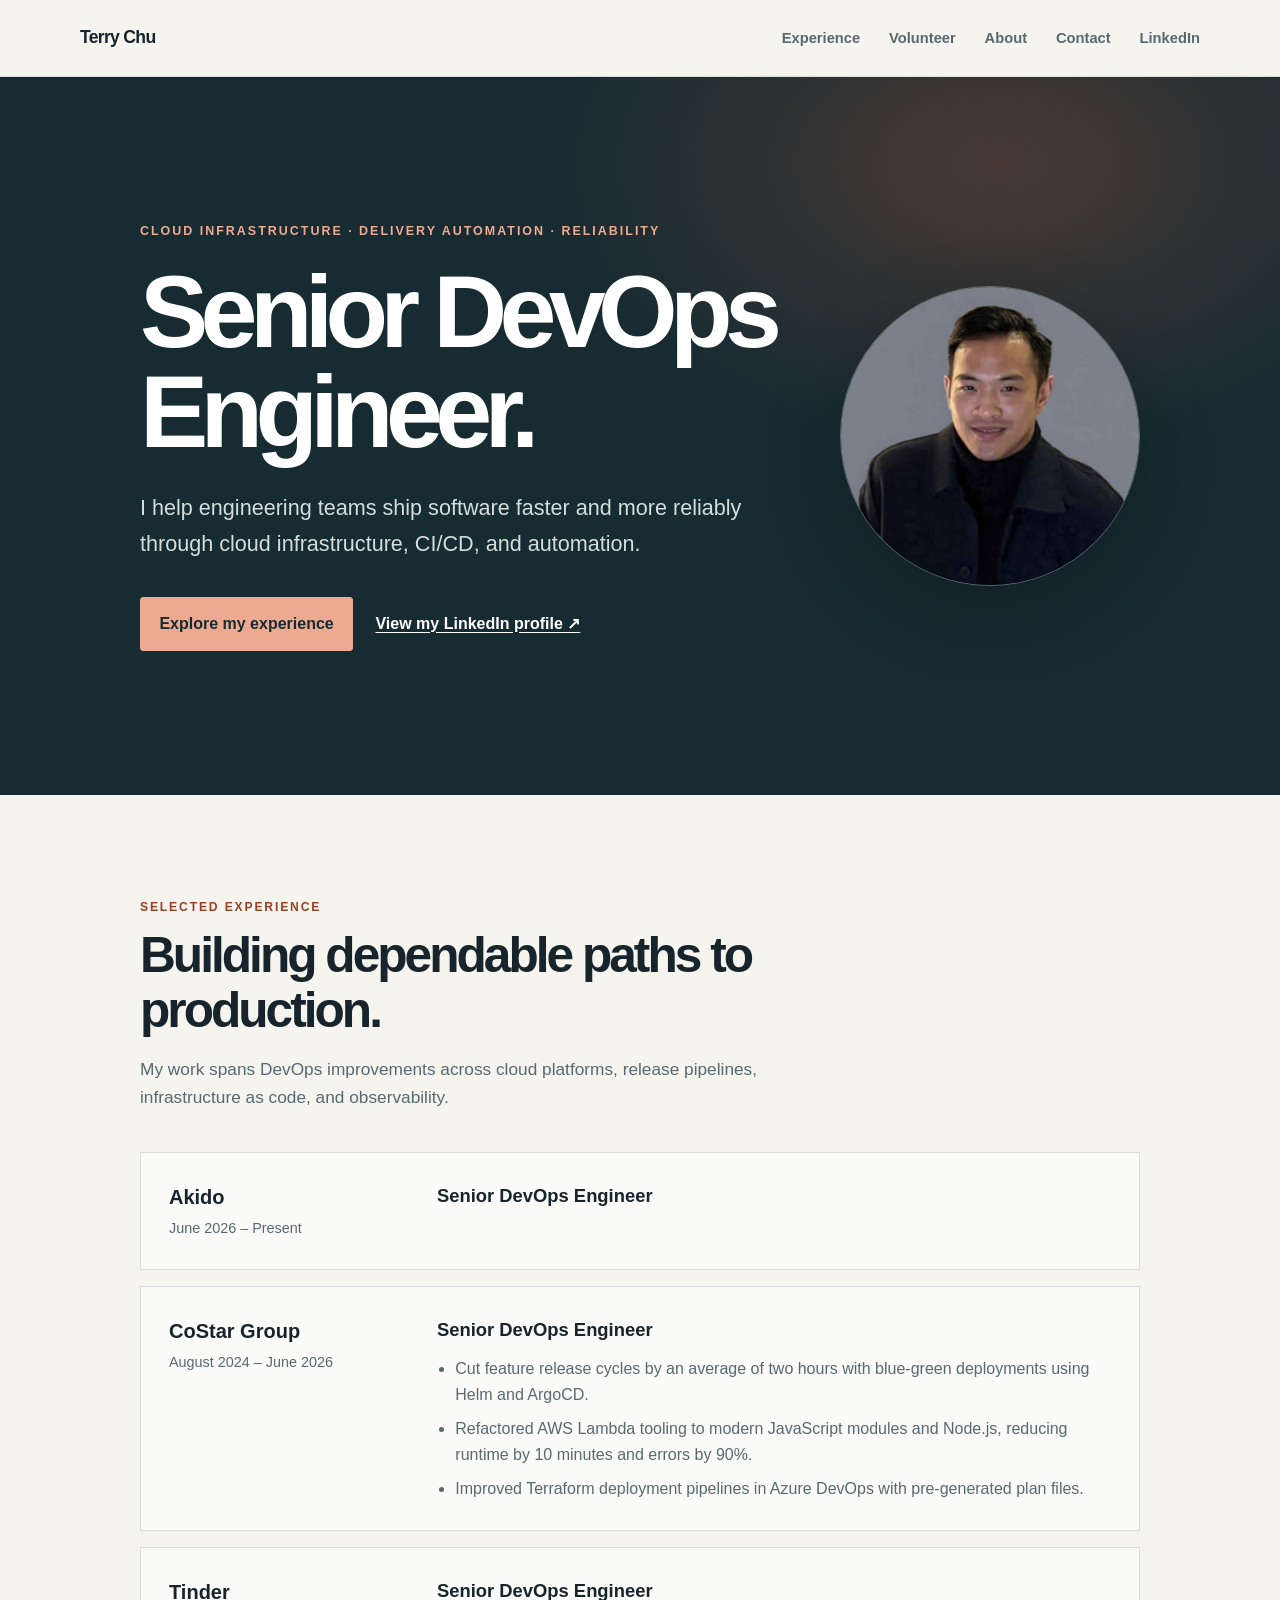
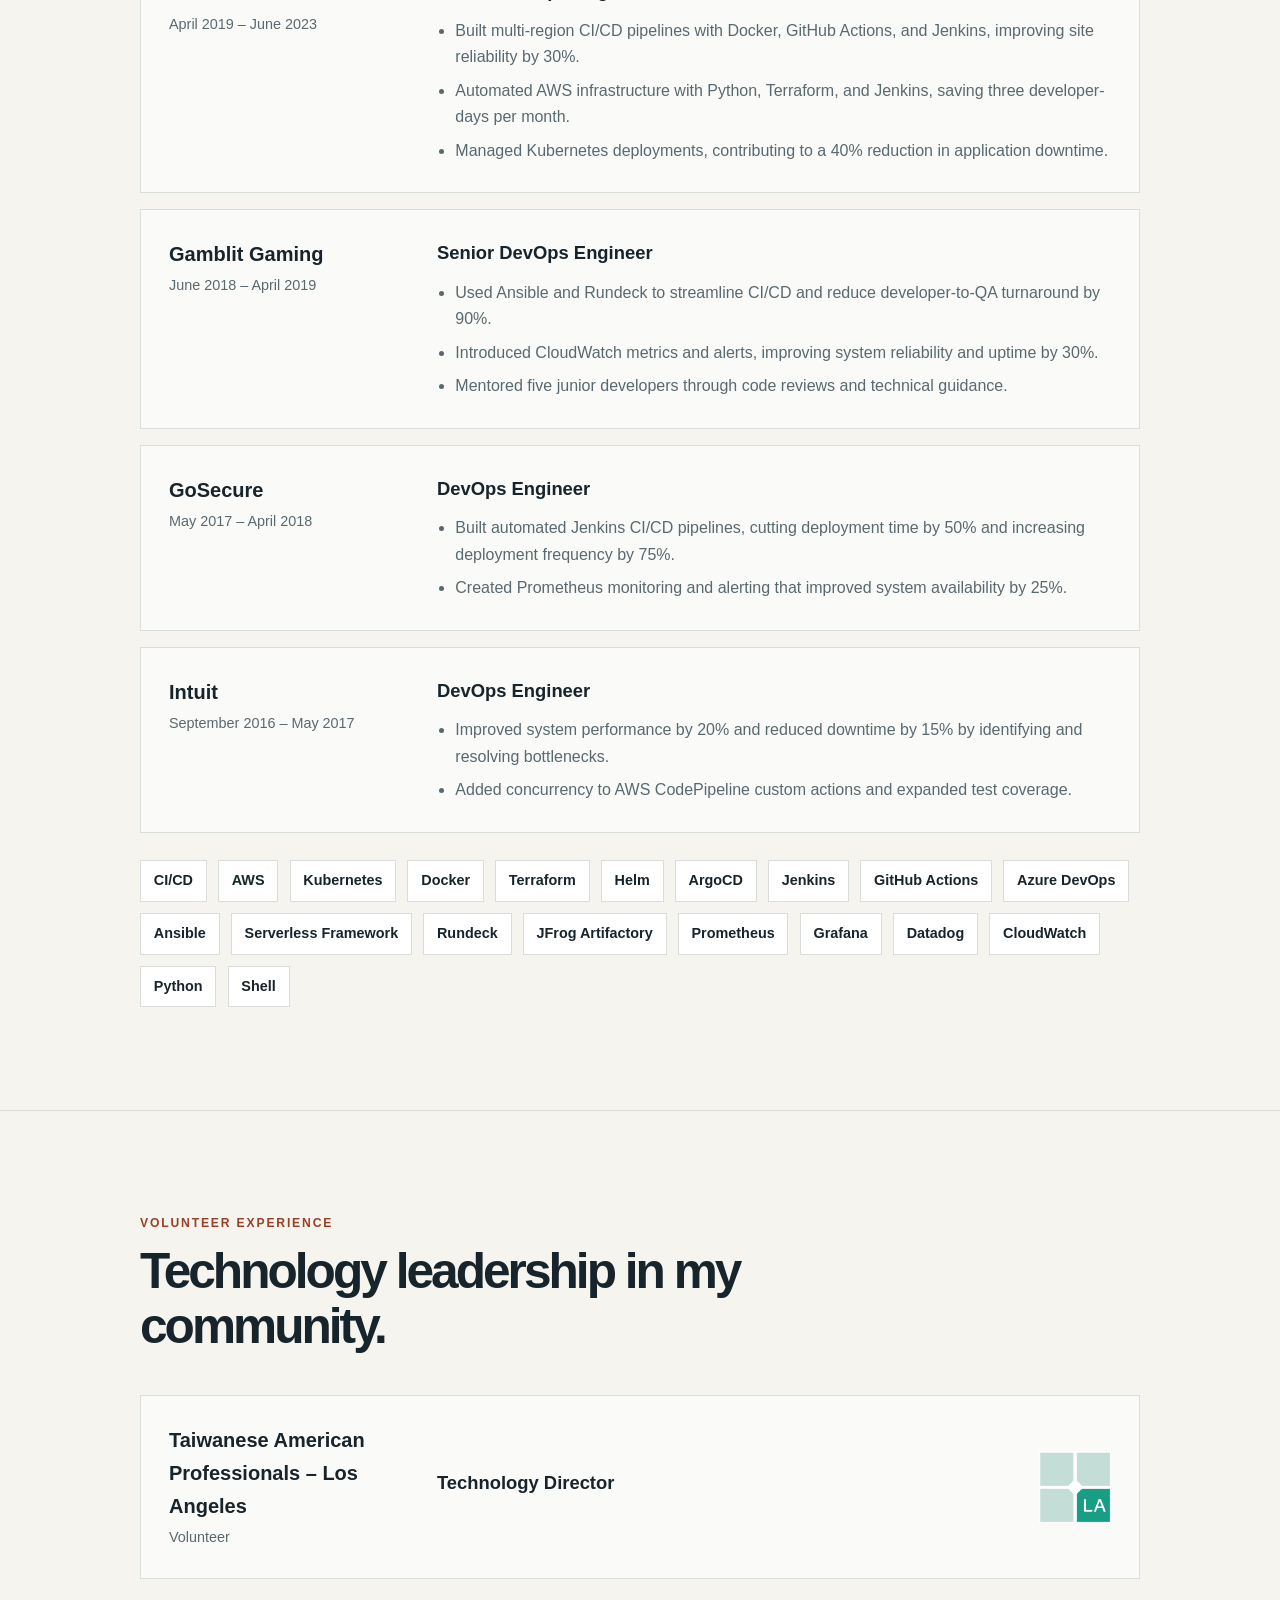
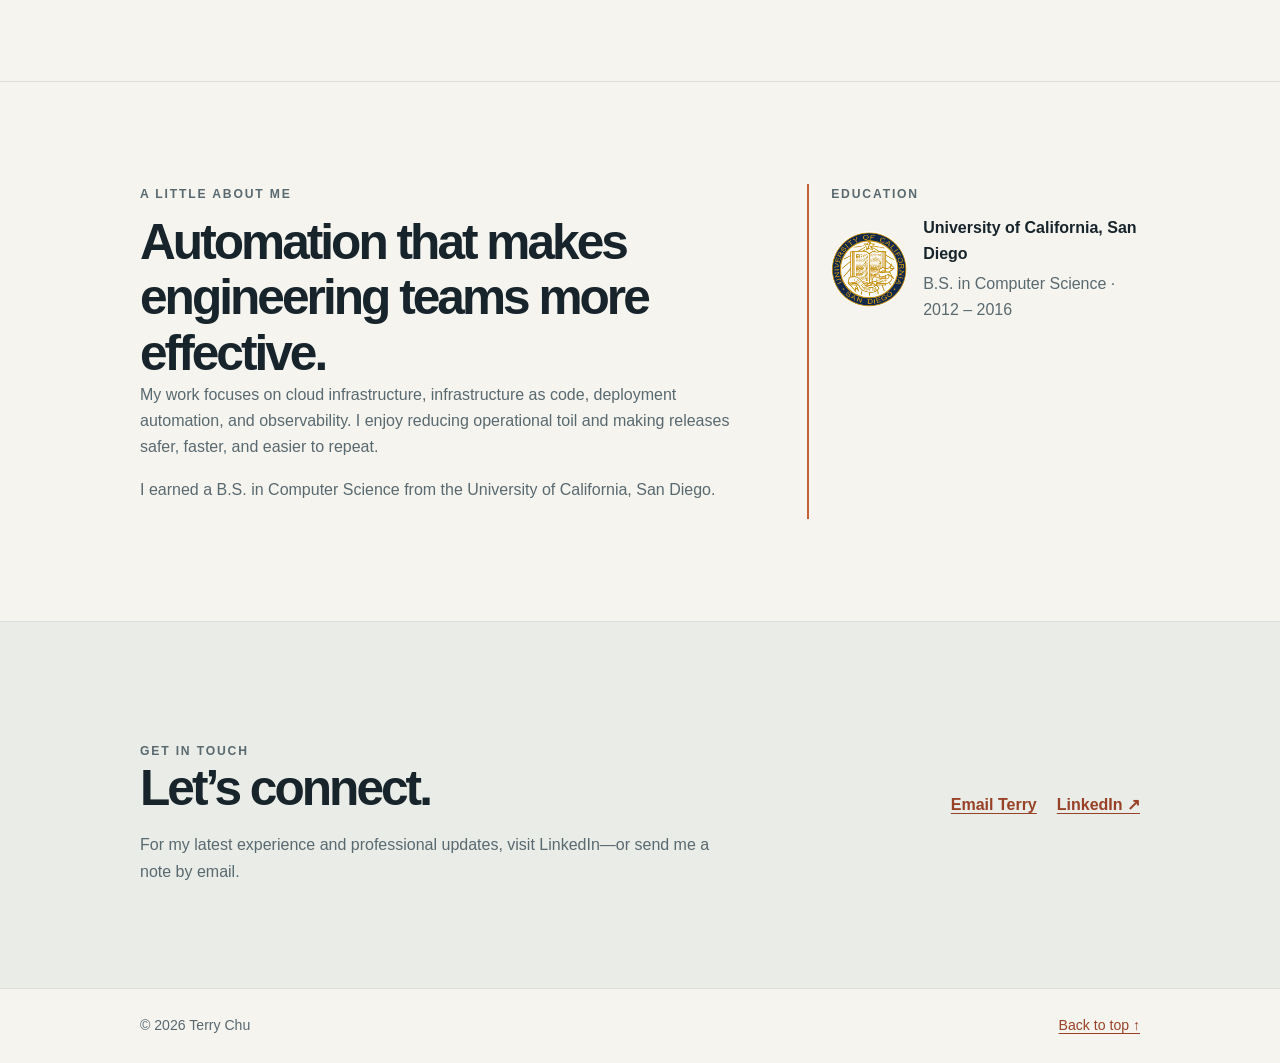
==== commit 09d06202: "update" ====
--- a/index.html
+++ b/index.html
@@ -188,7 +188,7 @@
                         <img class="education-logo" src="images/ucsd.png" alt="University of California San Diego seal">
                         <div>
                             <strong>University of California, San Diego</strong>
-                            <span>B.S. in Computer Science · June 2016</span>
+                            <span>B.S. in Computer Science · 2012 – 2016</span>
                         </div>
                     </div>
                 </div>
